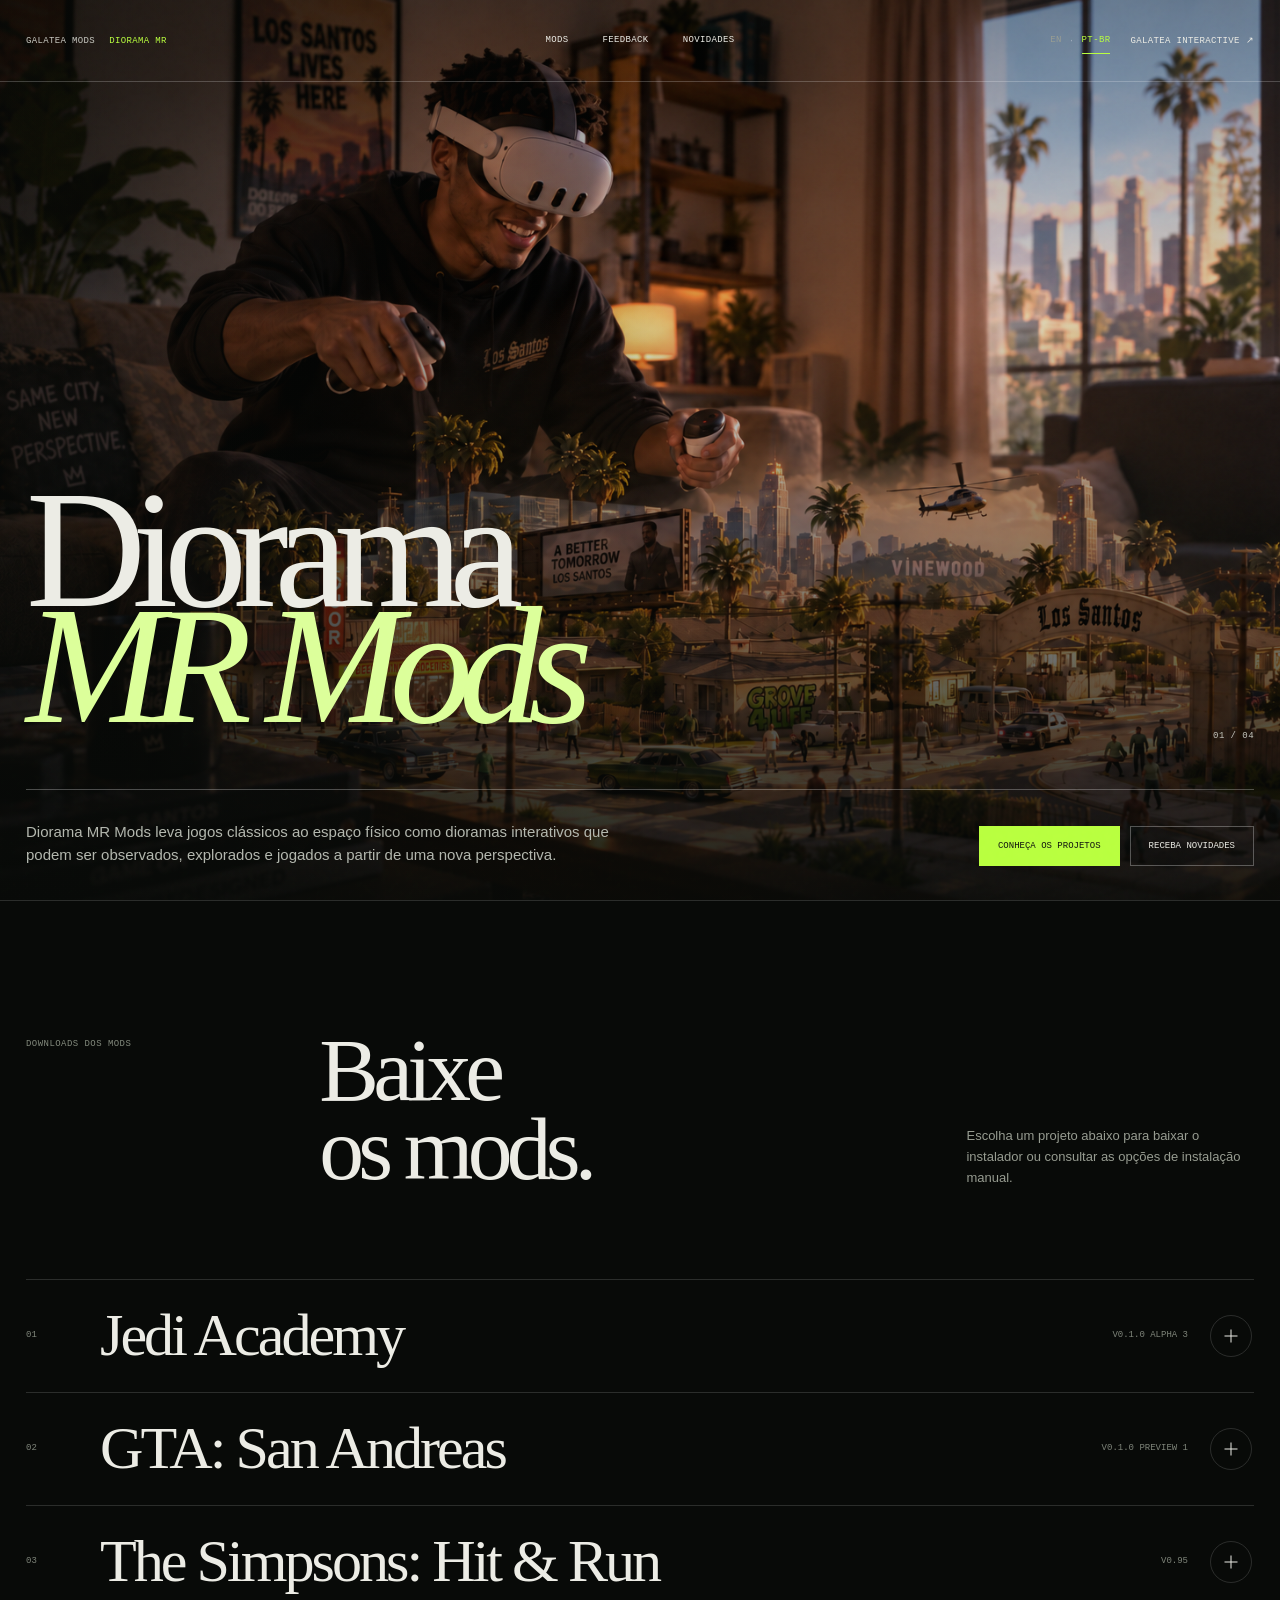
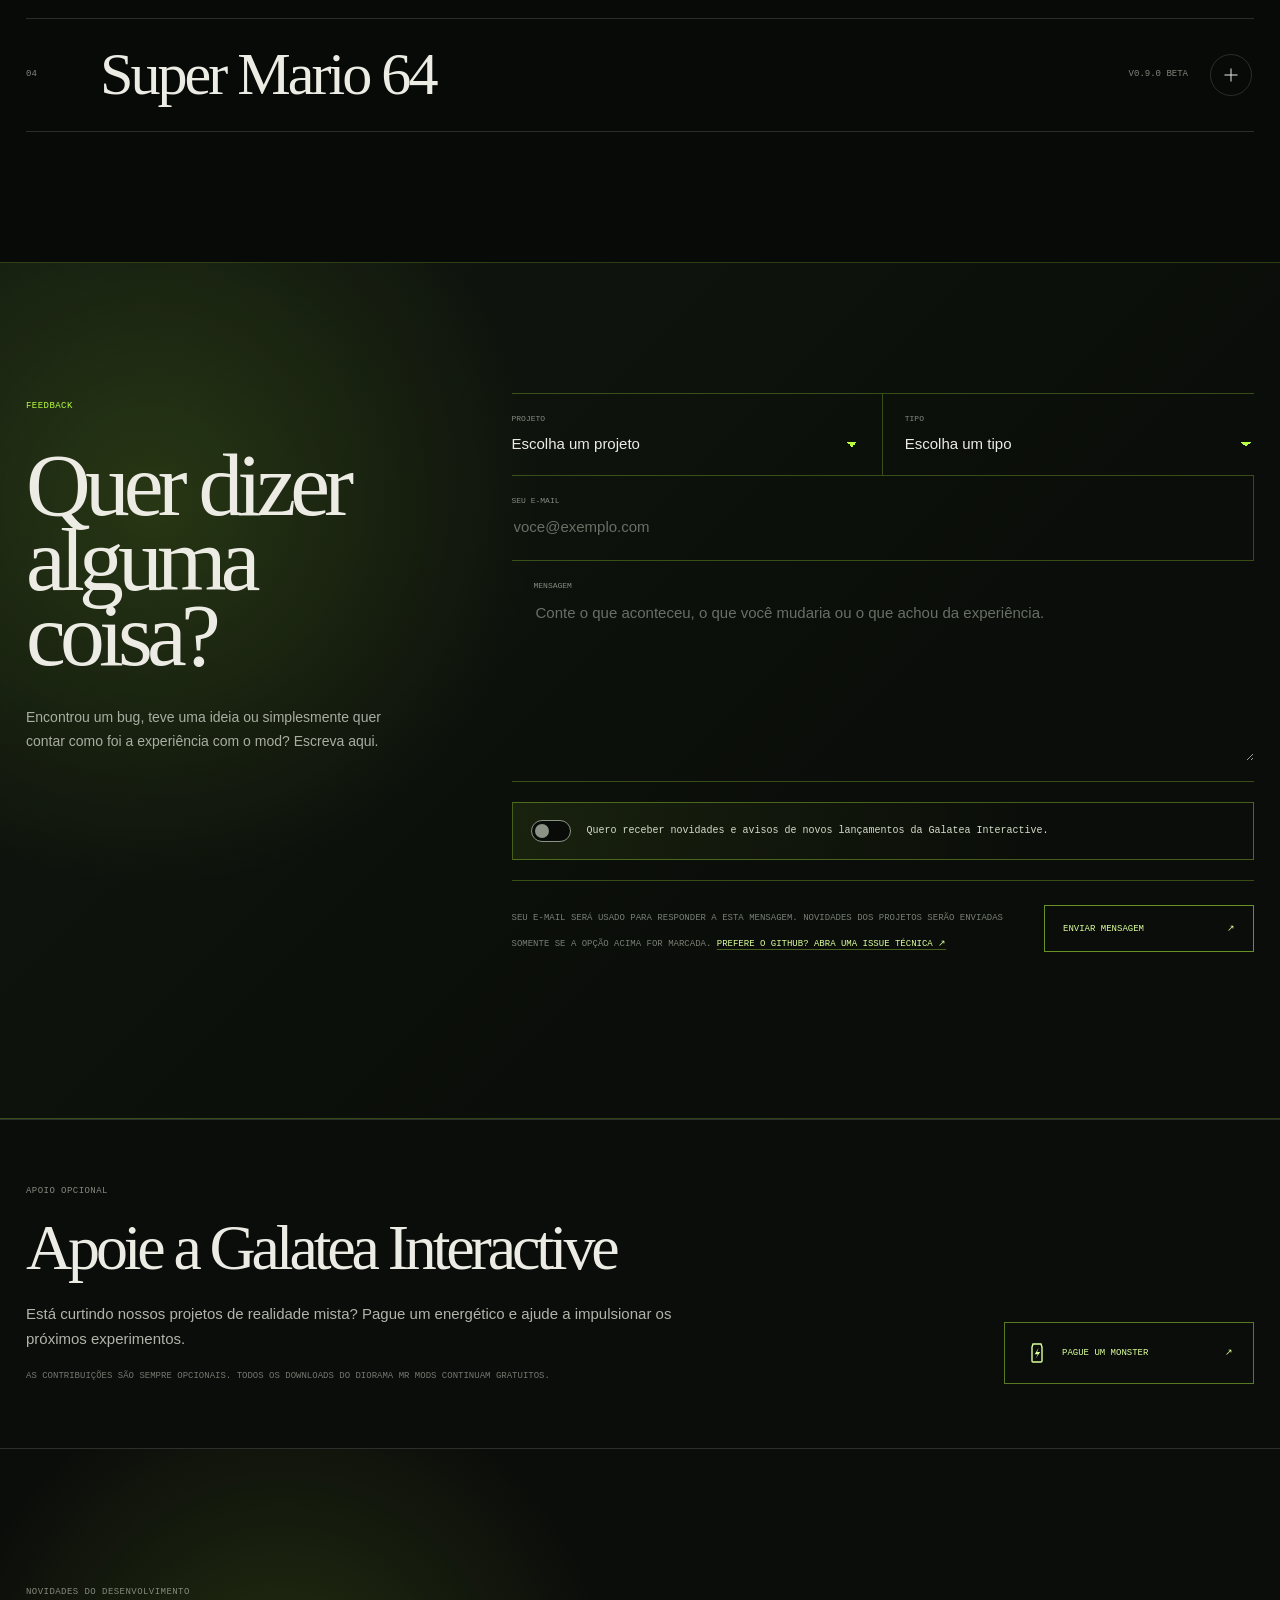
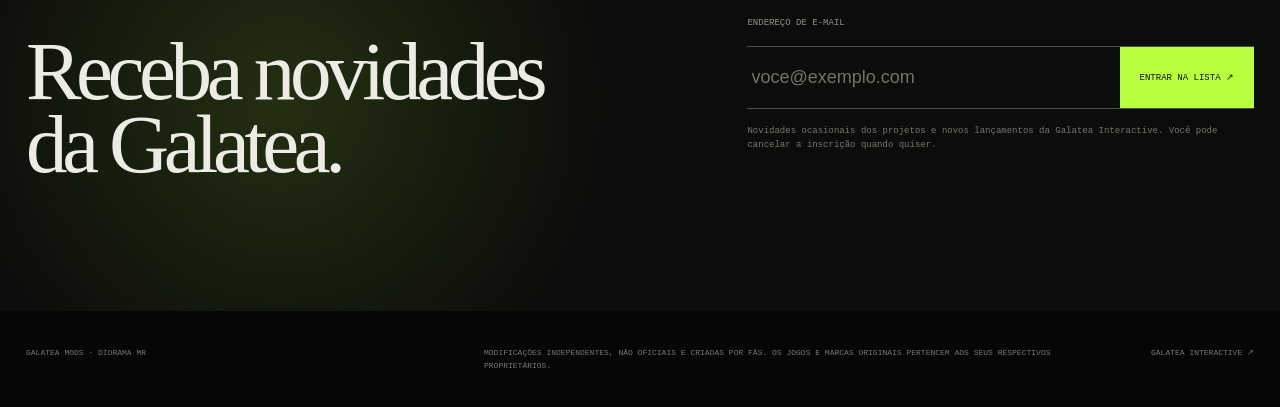
==== pt-br/index.html @ 5038c47f "Add Portuguese site version" ====
<!doctype html>
<html lang="pt-BR">
  <head>
    <meta charset="UTF-8" />
    <meta name="viewport" content="width=device-width, initial-scale=1" />
    <meta name="description" content="Diorama MR Mods transforma jogos clássicos em dioramas espaciais de realidade mista." />
    <meta name="robots" content="index, follow" />
    <title>Diorama MR Mods — Galatea Mods</title>
    <link rel="canonical" href="https://galateainteractive.github.io/diorama-mr-mods/pt-br/" />
    <link rel="alternate" hreflang="en" href="https://galateainteractive.github.io/diorama-mr-mods/" />
    <link rel="alternate" hreflang="pt-BR" href="https://galateainteractive.github.io/diorama-mr-mods/pt-br/" />
    <link rel="alternate" hreflang="x-default" href="https://galateainteractive.github.io/diorama-mr-mods/" />
    <link rel="stylesheet" href="../styles.css?v=language-switcher-1" />
  </head>
  <body>
    <div class="grain" aria-hidden="true"></div>

    <header class="site-header">
      <a class="brand" href="#top" aria-label="Página inicial do Diorama MR Mods">
        <span>Galatea Mods</span>
        <strong>Diorama MR</strong>
      </a>
      <nav aria-label="Navegação principal">
        <a href="#mods">Mods</a>
        <a href="#feedback">Feedback</a>
        <a href="#updates">Novidades</a>
      </nav>
      <div class="header-actions">
        <div class="language-switcher" aria-label="Idioma">
          <a href="../" lang="en">EN</a>
          <span aria-hidden="true">·</span>
          <a class="is-active" href="./" lang="pt-BR" aria-current="page">PT-BR</a>
        </div>
        <a class="back-link" href="https://www.instagram.com/galateainteractive/" target="_blank" rel="noopener noreferrer">Galatea Interactive ↗</a>
      </div>
    </header>

    <main>
      <section id="top" class="hero">
        <img class="hero-image" src="../assets/project-02.png" alt="Um diorama de realidade mista ocupando a mesa de uma sala" />
        <div class="hero-shade" aria-hidden="true"></div>
        <div class="hero-copy">
          <h1>Diorama<br /><em>MR Mods</em></h1>
          <div class="hero-bottom">
            <div class="hero-description">
              <p class="hero-summary">Diorama MR Mods leva jogos clássicos ao espaço físico como dioramas interativos que podem ser observados, explorados e jogados a partir de uma nova perspectiva.</p>
            </div>
            <div class="hero-actions">
              <a href="#mods">Conheça os projetos</a>
              <a href="#updates">Receba novidades</a>
            </div>
          </div>
        </div>
        <p class="hero-index">01 / 04</p>
      </section>

      <section id="mods" class="projects" aria-labelledby="projects-title">
        <header class="section-heading reveal">
          <p class="section-label">Downloads dos mods</p>
          <h2 id="projects-title">Baixe <br />os mods.</h2>
          <p>Escolha um projeto abaixo para baixar o instalador ou consultar as opções de instalação manual.</p>
        </header>

        <div class="project-list">
          <details class="project-card reveal" name="mods" data-release-prefix="jedi-academy-" data-release-name="Jedi Academy Diorama MR">
            <summary>
              <span class="project-number">01</span>
              <span class="project-title"><strong>Jedi Academy</strong></span>
              <span class="project-status">v0.1.0 alpha 3</span>
              <span class="project-toggle" aria-hidden="true"></span>
            </summary>
            <div class="project-body">
              <figure><img src="../assets/project-01.png" alt="Uma cidade de ficção científica apresentada como um diorama de realidade mista" /></figure>
              <div class="project-info">
                <div class="release-meta"><span>v0.1.0-alpha.3</span><span>Meta Quest</span><span>GPL-2.0</span></div>
                <p class="release-note">Versão alpha inicial. Os dados originais de Jedi Academy não estão incluídos.</p>
                <section class="easy-install" aria-labelledby="jedi-install-title">
                  <div><span>Recomendado</span><h4 id="jedi-install-title">Instalação fácil</h4></div>
                  <p>O instalador encontra os arquivos de Jedi Academy, verifica o conteúdo, instala o aplicativo no Quest e transfere os dados necessários do jogo.</p>
                  <a class="primary-download" data-release-asset="installer" href="https://github.com/galateainteractive/Diorama-MR-Mods-Releases/releases/download/jedi-academy-v0.1.0-alpha.3/JKXR-Diorama-MR-0.1.0-alpha.3-Installer.exe" target="_blank" rel="noopener noreferrer">Baixar instalador <span data-release-version>v0.1.0 alpha 3 ↗</span></a>
                </section>
                <p class="standalone-note"><strong>Roda nativamente no Meta Quest.</strong> Um computador com Windows e uma conexão USB são necessários apenas para a instalação.</p>
                <details class="download-options">
                  <summary>Outras opções e arquivos do projeto <span>+</span></summary>
                  <div>
                    <p>Para instalar manualmente, instale o APK com ADB ou SideQuest e transfira separadamente os arquivos do jogo obtidos legalmente.</p>
                    <div class="project-actions" aria-label="Outros downloads para Jedi Academy">
                      <a data-release-asset="apk" href="https://github.com/galateainteractive/Diorama-MR-Mods-Releases/releases/download/jedi-academy-v0.1.0-alpha.3/JKXR-Diorama-MR-0.1.0-alpha.3.apk" target="_blank" rel="noopener noreferrer">Baixar APK <span>Instalação manual ↗</span></a>
                      <a data-release-asset="source" href="https://github.com/galateainteractive/Diorama-MR-Mods-Releases/releases/download/jedi-academy-v0.1.0-alpha.3/JKXR-Diorama-MR-0.1.0-alpha.3-source.zip" target="_blank" rel="noopener noreferrer">Baixar pacote do código-fonte <span>GPL-2.0 ZIP ↗</span></a>
                      <a data-release-asset="checksum" href="https://github.com/galateainteractive/Diorama-MR-Mods-Releases/releases/download/jedi-academy-v0.1.0-alpha.3/SHA256SUMS.txt" target="_blank" rel="noopener noreferrer">Verificar download <span>Checksums SHA-256 ↗</span></a>
                      <a data-release-page href="https://github.com/galateainteractive/Diorama-MR-Mods-Releases/releases/tag/jedi-academy-v0.1.0-alpha.3" target="_blank" rel="noopener noreferrer">Detalhes da versão <span>GitHub ↗</span></a>
                    </div>
                  </div>
                </details>
              </div>
              <div class="project-details">
                <section class="features">
                  <h4>Recursos do Diorama MR</h4>
                  <ul class="feature-list"><li>Modo diorama em realidade mista para a campanha de Jedi Academy</li><li>Posição, rotação e escala ajustáveis do diorama</li><li>Poderes da Força e mira das armas adaptados à perspectiva do diorama</li><li>Alternância entre Diorama MR e o modo VR imersivo do JKXR</li></ul>
                </section>
                <section>
                  <h4>Requisitos para instalação</h4>
                  <ul><li>Meta Quest compatível com o Modo de Desenvolvedor ativado</li><li>Computador com Windows e conexão USB</li><li>Cópia de Jedi Academy para PC obtida legalmente</li><li>Autorização para depuração USB</li></ul>
                </section>
                <section class="after-installation">
                  <h4>Depois da instalação</h4>
                  <p>Abra o mod diretamente no headset. O computador não é necessário durante o jogo.</p>
                  <p class="small-note">O Windows pode exibir um aviso do SmartScreen porque o instalador não possui assinatura Authenticode. Verifique o checksum SHA-256 antes de executá-lo.</p>
                </section>
                <details class="project-more">
                  <summary>Créditos, código-fonte e aviso legal <span>+</span></summary>
                  <div>
                    <p>Desenvolvido a partir do trabalho da comunidade, incluindo <a href="https://github.com/Team-Beef-Studios/JKXR" target="_blank" rel="noopener noreferrer">JKXR</a>, <a href="https://github.com/JACoders/OpenJK" target="_blank" rel="noopener noreferrer">OpenJK</a>, <a href="https://github.com/KhronosGroup/OpenXR-SDK-Source" target="_blank" rel="noopener noreferrer">OpenXR SDK Source</a>, <a href="https://github.com/ptitSeb/gl4es" target="_blank" rel="noopener noreferrer">gl4es</a>, <a href="https://github.com/AerialX/openal-soft-android" target="_blank" rel="noopener noreferrer">OpenAL Soft Android</a>, <a href="https://github.com/martinmoene/gsl-lite" target="_blank" rel="noopener noreferrer">gsl-lite</a>, <a href="https://github.com/ioquake/ioq3" target="_blank" rel="noopener noreferrer">ioquake3</a> e <a href="https://github.com/lunixbochs/glshim" target="_blank" rel="noopener noreferrer">glshim</a>.</p>
                    <p>Modificação não oficial, de código aberto e criada por fãs. Sem afiliação ou endosso da Lucasfilm, Disney, Activision, Raven Software, Electronic Arts, Meta ou dos detentores originais dos direitos. Cada usuário deve fornecer sua própria cópia do jogo obtida legalmente.</p>
                  </div>
                </details>
                <section class="developer-note">
                  <div class="developer-note-heading"><span>Nota do desenvolvedor</span><small>Filipe Maliska · Em desenvolvimento</small></div>
                  <div class="developer-note-copy">
                    <p>Jedi Academy já roda nativamente em VR imersiva no Meta Quest por meio do JKXR da Team Beef. Este mod parte desse trabalho para acrescentar um modo diorama em realidade mista.</p>
                    <p>Embora Jedi Academy tenha mapas grandes, a estrutura de suas fases funciona surpreendentemente bem como diorama. O mapa inteiro não precisa caber na sala ao mesmo tempo. À medida que novas áreas do jogo são reveladas, elas se tornam novas partes do ambiente em miniatura, que podem ser reposicionadas e redimensionadas no espaço físico.</p>
                    <p>Fazer a perspectiva externa do diorama funcionar também exigiu mudanças nos sistemas de visibilidade e renderização do jogo, para que efeitos, portas, personagens e outros elementos continuem ativos e visíveis mesmo quando o headset está fisicamente distante do personagem.</p>
                    <p>Alguns mapas ainda podem revelar várias áreas ao mesmo tempo, fazendo com que uma parte maior do ambiente seja renderizada e provocando quedas ocasionais de desempenho. Até agora encontrei isso apenas em algumas situações específicas e continuo refinando as regras de visibilidade desses mapas.</p>
                    <p>Os poderes da Força e a mira das armas usam uma abordagem híbrida entre interação imersiva e controles tradicionais. Você aponta com a mão para selecionar posições diretamente na cena, enquanto outras ações continuam baseadas em botões. O sabre de luz, por exemplo, atualmente usa botões. Essas interações ainda são experimentais, e o feedback ajudará a decidir se devem permanecer híbridas, tornar-se totalmente baseadas em botões ou avançar em direção ao controle imersivo pelas mãos.</p>
                    <p>A campanha completa ainda não foi testada do início ao fim, portanto alguns mapas, momentos roteirizados, controles ou áreas mais pesadas podem precisar de ajustes específicos para o Diorama MR. Se encontrar um bug, uma área com desempenho ruim ou uma interação que não tenha sido adaptada corretamente, envie um relato. Vou investigar e trabalhar em uma correção ou melhoria para uma atualização futura.</p>
                    <a class="feedback-trigger" href="#feedback" data-project="Jedi Academy Diorama MR">Encontrou algo ou teve uma ideia? Envie seu feedback <span>↘</span></a>
                  </div>
                </section>
              </div>
            </div>
          </details>

          <details class="project-card reveal" name="mods" data-release-prefix="gta-sa-diorama-mr-" data-release-name="GTA San Andreas Diorama MR">
            <summary>
              <span class="project-number">02</span>
              <span class="project-title"><strong>GTA: San Andreas</strong></span>
              <span class="project-status">v0.1.0 preview 1</span>
              <span class="project-toggle" aria-hidden="true"></span>
            </summary>
            <div class="project-body">
              <figure><img src="../assets/project-02.png" alt="Uma cidade e suas ruas apresentadas como um diorama de realidade mista" /></figure>
              <div class="project-info">
                <div class="release-meta"><span>v0.1.0 preview 1</span><span>Testado no Quest 3S</span><span>Prévia pública</span></div>
                <p class="release-note">Requer uma cópia própria de GTA San Andreas para Android 2.11.311 comprada legalmente no Google Play (conjunto completo de APKs divididos ARM64) e o arquivo de áudio compatível no estilo PS2. Os dados do jogo e um APK modificado pré-compilado não estão incluídos.</p>
                <section class="easy-install" aria-labelledby="gta-install-title">
                  <div><span>Recomendado</span><h4 id="gta-install-title">Instalação fácil</h4></div>
                  <p>O instalador verifica os arquivos do jogo fornecidos, cria localmente sua versão pessoal para Quest e a instala no headset.</p>
                  <a class="primary-download" data-release-asset="installer" href="https://github.com/galateainteractive/Diorama-MR-Mods-Releases/releases/download/gta-sa-diorama-mr-v0.1.0-preview.1/GTA-SA-Diorama-MR-v0.1.0-preview.1-Installer.exe" target="_blank" rel="noopener noreferrer">Baixar instalador <span data-release-version>Preview 1 ↗</span></a>
                </section>
                <p class="standalone-note"><strong>Roda nativamente no Meta Quest.</strong> Um computador com Windows, conexão USB e acesso à internet são necessários apenas para a compilação e instalação iniciais.</p>
                <details class="download-options">
                  <summary>Outras informações de download <span>+</span></summary>
                  <div>
                    <p>Não é fornecido um APK pré-compilado porque o pacote para Quest precisa ser criado localmente a partir dos arquivos fornecidos pelo proprietário do jogo.</p>
                    <div class="project-actions" aria-label="Outros downloads para GTA San Andreas">
                      <a data-release-asset="checksum" href="https://github.com/galateainteractive/Diorama-MR-Mods-Releases/releases/download/gta-sa-diorama-mr-v0.1.0-preview.1/SHA256SUMS-v0.1.0-preview.1.txt" target="_blank" rel="noopener noreferrer">Verificar download <span>Checksums SHA-256 ↗</span></a>
                      <a data-release-page href="https://github.com/galateainteractive/Diorama-MR-Mods-Releases/releases/tag/gta-sa-diorama-mr-v0.1.0-preview.1" target="_blank" rel="noopener noreferrer">Detalhes da versão <span>GitHub ↗</span></a>
                    </div>
                  </div>
                </details>
              </div>
              <div class="project-details">
                <section class="features">
                  <h4>Recursos do Diorama MR</h4>
                  <ul class="feature-list"><li>Los Santos renderizada como uma miniatura de realidade mista em sua sala</li><li>Três modos de diorama: Track, Follow e Fixed</li><li>Posição, rotação e escala ajustáveis do diorama</li><li>Controles adaptados para combate, veículos e interações das missões</li><li>Marcadores de missão e de alvos a serem seguidos continuam visíveis além da área renderizada, ajudando na orientação pela sala</li><li>Passthrough que reage ao clima e ao horário do jogo</li><li>Alternância entre Diorama MR e o modo VR imersivo herdado do port original</li></ul>
                </section>
                <section>
                  <h4>Requisitos para instalação</h4>
                  <ul><li>Meta Quest com Modo de Desenvolvedor e depuração USB ativados; o Quest 3S é o modelo testado atualmente</li><li>Computador com Windows 10 ou 11 e aproximadamente 15 GB livres</li><li>Aproximadamente 6 GB livres no headset</li><li>Conjunto oficial completo de APKs divididos ARM64 do GTA San Andreas 2.11.311 do Google Play</li><li>Arquivo de áudio compatível no estilo PS2 do “Original plan mod pack”, datado de 16 de agosto de 2026</li><li>Celular ou tablet Android com o jogo oficial, ou um conjunto completo de APKs previamente exportado</li><li>Acesso à internet para o download inicial das ferramentas de compilação</li></ul>
                </section>
                <section class="after-installation">
                  <h4>Depois da instalação</h4>
                  <p>Abra a versão pessoal diretamente no headset. O computador não é necessário durante o jogo.</p>
                  <p class="small-note">O instalador ainda não possui assinatura de código, portanto o Windows pode exibir um aviso de editor desconhecido. Confira o arquivo baixado com o checksum SHA-256 publicado.</p>
                </section>
                <details class="project-more">
                  <summary>Compatibilidade, perguntas frequentes e aviso legal <span>+</span></summary>
                  <div>
                    <h4>Observação importante de compatibilidade</h4>
                    <p>O jogo deve ser a versão oficial ARM64 2.11.311 do Google Play (versionCode 4234641). APKs modificados, mesclados, reassinados ou baixados de terceiros são rejeitados. Um único APK base não é suficiente; mantenha <code>base.apk</code> junto de todos os <code>split_*.apk</code> exportados, incluindo as divisões ARM64 e de dados principais.</p>
                    <p>Para o áudio, use <code>gta-sa-ps2-style-mod-pack_1786856007_737162.7z</code> do “Original plan mod pack”, datado de 16 de agosto de 2026. CLASSIC ADVANCED v1.0 e v1.1 não são compatíveis.</p>
                    <h4>Por que não há download de APK?</h4>
                    <p>Um APK modificado pré-compilado redistribuiria código e recursos da Rockstar. O instalador contém apenas a adaptação e o processo de compilação, criando localmente um pacote pessoal a partir dos arquivos fornecidos pelo proprietário do jogo.</p>
                    <h4>Aviso legal e segurança</h4>
                    <p>Modificação não oficial criada por fãs. Sem afiliação, endosso ou patrocínio da Rockstar Games, Take-Two Interactive ou Meta. Grand Theft Auto, Grand Theft Auto: San Andreas e nomes e recursos relacionados pertencem aos seus respectivos proprietários.</p>
                    <p>O instalador não contém dados da Rockstar, o pacote externo de áudio, saves, configurações pessoais ou chaves de assinatura. Mantenha a sala livre de obstáculos e use os recursos de segurança da plataforma adequados ao ambiente.</p>
                  </div>
                </details>
                <section class="developer-note">
                  <div class="developer-note-heading"><span>Nota do desenvolvedor</span><small>Filipe Maliska · Prévia pública</small></div>
                  <div class="developer-note-copy">
                    <p>Transformar um mundo aberto como GTA San Andreas em um diorama cria um desafio diferente de trabalhar com fases autocontidas. O jogo precisa renderizar uma parte suficiente de Los Santos para que suas ruas e o formato da cidade sejam legíveis à distância, mantendo ao mesmo tempo uma área visível pequena o bastante para rodar de forma confiável no headset.</p>
                    <p>Testei diferentes alcances de visibilidade e optei por uma área renderizada centrada no jogador que, para mim, oferece um bom equilíbrio entre desempenho e a sensação de observar uma miniatura real. Isso não é necessariamente definitivo. Dependendo de futuras otimizações e do feedback dos jogadores, poderei acrescentar outras opções de tamanho e extensão da área visível.</p>
                    <p>Já foi feito um trabalho considerável para que o sistema de visibilidade entenda o que deve permanecer visível, mas ainda existem algumas falhas. Certas superfícies grandes, como uma área contínua de gramado, podem ser tratadas como uma única peça. Em algumas situações, elas desaparecem mesmo quando parte da superfície está dentro do raio visível, deixando áreas transparentes no diorama.</p>
                    <p>Os prédios apresentam um desafio relacionado. Gostaria que estruturas que cruzam a borda do raio visível permanecessem completas, em vez de serem cortadas ao meio. Porém, alguns prédios estão conectados a outras geometrias, então renderizar toda a estrutura pode revelar muito mais do que o desejado ou afetar o desempenho. Pretendo continuar refinando essas regras para tornar a borda da área visível mais natural e consistente.</p>
                    <p>Também experimentei um sistema maior, com uma região renderizada ao redor do jogador, outra ao redor do observador físico e um caminho visível contínuo conectando as duas. O resultado foi instável demais em termos de desempenho, por isso a versão atual usa somente a região centrada no jogador. A ideia não foi completamente descartada e pode retornar de outra forma.</p>
                    <p>Objetivos de missão e personagens que precisam ser seguidos podem estar além da área renderizada. Seus marcadores permanecem visíveis na direção correta fora da miniatura, transformando a sala física em uma referência de navegação. Mesmo quando o destino ainda não está visível, é possível olhar pela sala e entender para onde seguir sem renderizar a cidade inteira.</p>
                    <p>Os três modos de diorama mudam o comportamento da miniatura na sala, e não sua perspectiva visual. <strong>Track</strong> funciona como uma esteira: o personagem permanece próximo ao centro enquanto o cenário se move por baixo, sendo especialmente prático para jogar sentado ou com o diorama posicionado sobre uma mesa. <strong>Follow</strong> usa uma abordagem semelhante, mas mantém uma visão atrás do personagem ou veículo. Isso pode facilitar o acompanhamento do jogo, embora o movimento visual adicional possa ser menos confortável para pessoas sensíveis a movimento.</p>
                    <p><strong>Fixed</strong> é o modo que considero mais interessante quando há espaço físico suficiente. O diorama permanece posicionado na sala enquanto Los Santos é revelada gradualmente conforme o personagem ou veículo percorre a cidade. A sensação se aproxima mais de ter uma miniatura física de Los Santos ocupando o ambiente.</p>
                    <p>Independentemente do modo, minha preferência pessoal é manter o diorama o mais distante e pequeno possível. Interessa-me especialmente a sensação de observar uma cidade em miniatura, em vez de estar dentro do mundo do jogo.</p>
                    <p>Adaptar os controles é outro desafio contínuo, pois GTA San Andreas possui muitas mecânicas, veículos e interações específicas de missões. Atualmente, a mira é controlada pelo analógico. Estou considerando acrescentar um modo opcional de mira imersiva, semelhante à abordagem híbrida usada em Jedi Academy, permitindo apontar fisicamente a arma sem eliminar os controles tradicionais.</p>
                    <p>A instalação é mais trabalhosa do que nos outros mods porque o jogo original para Android precisa ser exportado como um conjunto completo de APKs divididos. É importante seguir cada etapa com atenção, incluindo a instalação do aplicativo de extração necessário no celular ou tablet. Depois que os arquivos corretos do jogo e o pacote de áudio compatível estiverem preparados, o instalador cuida do restante do processo.</p>
                    <p>GTA San Andreas é um jogo muito grande, e a campanha completa ainda não foi testada do início ao fim. Se encontrar um bug, uma área com desempenho ruim ou um controle, missão ou interação que não tenha sido adaptado corretamente, envie um relato. Vou investigar e trabalhar em uma correção ou melhoria para uma atualização futura.</p>
                    <a class="feedback-trigger" href="#feedback" data-project="GTA San Andreas Diorama MR">Encontrou algo ou teve uma ideia? Envie seu feedback <span>↘</span></a>
                  </div>
                </section>
              </div>
            </div>
          </details>

          <details class="project-card reveal" name="mods" data-release-prefix="simpsons-hit-and-run-" data-release-name="The Simpsons: Hit &amp; Run Diorama MR">
            <summary>
              <span class="project-number">03</span>
              <span class="project-title"><strong>The Simpsons: Hit &amp; Run</strong></span>
              <span class="project-status">v0.95</span>
              <span class="project-toggle" aria-hidden="true"></span>
            </summary>
            <div class="project-body">
              <figure><img src="../assets/project-03.png" alt="Springfield apresentada como um diorama de realidade mista" /></figure>
              <div class="project-info">
                <div class="release-meta"><span>v0.95</span><span>Meta Quest 3</span><span>Mod não oficial</span></div>
                <p class="release-note">É necessária uma cópia para PC de The Simpsons: Hit &amp; Run obtida legalmente. Os dados originais do jogo não estão incluídos.</p>
                <section class="easy-install" aria-labelledby="simpsons-install-title">
                  <div><span>Recomendado</span><h4 id="simpsons-install-title">Instalação fácil</h4></div>
                  <p>O instalador encontra a pasta original do jogo, verifica os arquivos, instala o aplicativo no Quest e transfere os dados necessários.</p>
                  <a class="primary-download" data-release-asset="installer" href="https://github.com/galateainteractive/Diorama-MR-Mods-Releases/releases/download/simpsons-hit-and-run-v0.95/SimpsonsHitRun-DioramaMR-Installer-v0.95.exe" target="_blank" rel="noopener noreferrer">Baixar instalador <span data-release-version>v0.95 ↗</span></a>
                </section>
                <p class="standalone-note"><strong>Roda nativamente no Meta Quest.</strong> Um computador com Windows e uma conexão USB são necessários apenas para a instalação.</p>
                <details class="download-options">
                  <summary>Outras opções de instalação <span>+</span></summary>
                  <div>
                    <p>Para instalar manualmente, instale o APK com ADB ou SideQuest e transfira separadamente os arquivos do jogo obtidos legalmente.</p>
                    <div class="project-actions" aria-label="Outros downloads para The Simpsons Hit and Run">
                      <a data-release-asset="apk" href="https://github.com/galateainteractive/Diorama-MR-Mods-Releases/releases/download/simpsons-hit-and-run-v0.95/SimpsonsHitRun-DioramaMR-v0.95.apk" target="_blank" rel="noopener noreferrer">Baixar APK <span>Instalação manual ↗</span></a>
                      <a data-release-asset="checksum" href="https://github.com/galateainteractive/Diorama-MR-Mods-Releases/releases/download/simpsons-hit-and-run-v0.95/SHA256SUMS-v0.95.txt" target="_blank" rel="noopener noreferrer">Verificar download <span>Checksums SHA-256 ↗</span></a>
                      <a data-release-page href="https://github.com/galateainteractive/Diorama-MR-Mods-Releases/releases/tag/simpsons-hit-and-run-v0.95" target="_blank" rel="noopener noreferrer">Detalhes da versão <span>GitHub ↗</span></a>
                    </div>
                  </div>
                </details>
              </div>
              <div class="project-details">
                <section class="features">
                  <h4>Recursos do Diorama MR</h4>
                  <ul class="feature-list"><li>Springfield renderizada como uma miniatura de realidade mista em passthrough, com as conhecidas nuvens de Os Simpsons flutuando em sua sala</li><li>Dois modos de diorama: Treadmill e Fixed</li><li>Dois tamanhos para a área central totalmente renderizada</li><li>Visualização estendida opcional mostrando ruas e terreno ao redor</li><li>Posição, rotação e escala ajustáveis do diorama</li><li>Áudio espacial alinhado ao diorama, preservando direção e distância</li><li>Interiores, HUD e informações das missões adaptados à perspectiva do diorama</li><li>Alternância entre Diorama MR e o modo VR imersivo herdado do port original</li></ul>
                </section>
                <section>
                  <h4>Requisitos para instalação</h4>
                  <ul><li>Meta Quest 3 com o Modo de Desenvolvedor ativado</li><li>Computador com Windows e conexão USB para dados</li><li>Cópia não modificada de Hit &amp; Run para PC obtida legalmente</li><li>Autorização para depuração USB e espaço de armazenamento livre</li></ul>
                </section>
                <section class="after-installation">
                  <h4>Depois da instalação</h4>
                  <p>Abra o mod em Fontes Desconhecidas no headset. O computador não é necessário durante o jogo.</p>
                  <p class="small-note">Algumas missões, efeitos, interiores e áreas mais pesadas ainda podem precisar de ajustes específicos para o Diorama MR.</p>
                </section>
                <details class="project-more">
                  <summary>Créditos e aviso legal <span>+</span></summary>
                  <div>
                    <p>Desenvolvido a partir do trabalho da comunidade realizado por <a href="https://github.com/kote2345/The-Simpsons-Hit-and-Run-VR" target="_blank" rel="noopener noreferrer">kote2345</a>, <a href="https://github.com/Carlox33/The-Simpsons-Hit-and-Run-Android" target="_blank" rel="noopener noreferrer">Carlox33</a>, <a href="https://github.com/ZenoArrows/The-Simpsons-Hit-and-Run" target="_blank" rel="noopener noreferrer">ZenoArrows</a> e <a href="https://github.com/Svxy/The-Simpsons-Hit-and-Run" target="_blank" rel="noopener noreferrer">Svxy</a>.</p>
                    <p>Adaptação não oficial criada por fãs. Sem afiliação com a Radical Entertainment, os editores originais, a Meta, os detentores dos direitos de Os Simpsons ou os autores dos ports anteriores. Não redistribua recursos originais protegidos por direitos autorais.</p>
                  </div>
                </details>
                <section class="developer-note">
                  <div class="developer-note-heading"><span>Nota do desenvolvedor</span><small>Filipe Maliska · Em desenvolvimento</small></div>
                  <div class="developer-note-copy">
                    <p>Assim como GTA San Andreas, The Simpsons: Hit &amp; Run acontece em um mundo aberto. Springfield não é tão grande quanto Los Santos, mas adaptá-la como diorama cria muitos dos mesmos desafios de visibilidade e desempenho.</p>
                    <p>Neste mod, decidi oferecer diferentes maneiras de exibir a cidade, em vez de depender de uma única configuração de visibilidade. A área central contém o ambiente totalmente renderizado e colorido ao redor do personagem. É possível escolher entre dois tamanhos, alternando conforme a cena, a visualização desejada e o desempenho do headset.</p>
                    <p>Também existe uma visualização estendida opcional do mapa. Quando ativada, uma área maior ao redor permanece visível de forma simplificada e cinza, mostrando terreno e ruas sem renderizar completamente todos os objetos. Assim, é possível ver para onde uma rua continua ou faz uma curva e compreender melhor o formato de Springfield sem o custo de desempenho de exibir o ambiente completo.</p>
                    <p>Essa visualização estendida é opcional. Ela pode ser desativada para usar somente a área totalmente renderizada, ou combinada com qualquer um dos tamanhos disponíveis. Ainda estou refinando o equilíbrio entre visibilidade e desempenho, mas as opções atuais permitem alterar a apresentação conforme o que funciona melhor em cada momento.</p>
                    <p>No modo Treadmill, o personagem permanece próximo ao centro enquanto Springfield se move por baixo. Isso funciona especialmente bem com o diorama posicionado sobre uma mesa e torna prático jogar sentado ou sem usar muito espaço físico.</p>
                    <p>O modo Fixed mantém o diorama ancorado na sala enquanto o personagem percorre a cidade. Com espaço suficiente, ele cria uma impressão mais forte de que Springfield existe como uma grande miniatura física ao redor do jogador.</p>
                    <p>O áudio também foi adaptado à perspectiva do diorama. Os sons permanecem ligados às suas posições dentro da miniatura, preservando direção e distância. Um veículo passando pelo lado esquerdo do diorama, por exemplo, é ouvido à esquerda, enquanto os sons ficam mais distantes conforme o personagem se afasta.</p>
                    <p>A campanha foi testada até a parte do Bart, mas ainda não completei o jogo inteiro no Diorama MR. Missões posteriores podem conter mecânicas, interiores ou interações que ainda precisem de adaptação específica. Se encontrar um bug, uma área com desempenho ruim ou uma missão ou controle que não funcione corretamente, envie um relato. Vou investigar e trabalhar em uma correção ou melhoria para uma atualização futura.</p>
                    <a class="feedback-trigger" href="#feedback" data-project="The Simpsons: Hit &amp; Run Diorama MR">Encontrou algo ou teve uma ideia? Envie seu feedback <span>↘</span></a>
                  </div>
                </section>
              </div>
            </div>
          </details>

          <details class="project-card reveal" name="mods" data-release-prefix="super-mario-64-" data-release-name="Super Mario 64 Diorama MR">
            <summary>
              <span class="project-number">04</span>
              <span class="project-title"><strong>Super Mario 64</strong></span>
              <span class="project-status">v0.9.0 beta</span>
              <span class="project-toggle" aria-hidden="true"></span>
            </summary>
            <div class="project-body">
              <figure><img src="../assets/project-04.png" alt="Uma mansão assombrada apresentada como um diorama de realidade mista" /></figure>
              <div class="project-info">
                <div class="release-meta"><span>v0.9.0 beta</span><span>Meta Quest 3</span><span>Standalone</span></div>
                <p class="release-note">O instalador e o APK não contêm ROM nem recursos proprietários da Nintendo.</p>
                <section class="easy-install" aria-labelledby="mario-install-title">
                  <div><span>Recomendado</span><h4 id="mario-install-title">Instalação fácil</h4></div>
                  <p>O instalador verifica sua ROM compatível, instala o aplicativo no Quest e copia a ROM para o local correto.</p>
                  <a class="primary-download" data-release-asset="installer" href="https://github.com/galateainteractive/Diorama-MR-Mods-Releases/releases/download/super-mario-64-v0.9.0/SM64-Diorama-MR-v0.9.0-Installer.exe" target="_blank" rel="noopener noreferrer">Baixar instalador <span data-release-version>v0.9.0 beta ↗</span></a>
                </section>
                <p class="standalone-note"><strong>Roda nativamente no Meta Quest.</strong> Um computador com Windows e uma conexão USB são necessários apenas para a instalação.</p>
                <details class="download-options">
                  <summary>Outras opções e arquivos do projeto <span>+</span></summary>
                  <div>
                    <p>Para instalar manualmente, instale o APK com ADB ou SideQuest e copie separadamente para o Quest sua ROM compatível obtida legalmente.</p>
                    <div class="project-actions" aria-label="Outros downloads para Super Mario 64">
                      <a data-release-asset="apk" href="https://github.com/galateainteractive/Diorama-MR-Mods-Releases/releases/download/super-mario-64-v0.9.0/SM64-Diorama-MR-v0.9.0.apk" target="_blank" rel="noopener noreferrer">Baixar APK <span>Instalação manual ↗</span></a>
                      <a href="https://github.com/galateainteractive/sm64coopdx-diorama-mr" target="_blank" rel="noopener noreferrer">Ver projeto no GitHub <span>Código-fonte e documentação ↗</span></a>
                      <a data-release-asset="checksum" href="https://github.com/galateainteractive/Diorama-MR-Mods-Releases/releases/download/super-mario-64-v0.9.0/SHA256SUMS-v0.9.0.txt" target="_blank" rel="noopener noreferrer">Verificar download <span>Checksums SHA-256 ↗</span></a>
                      <a data-release-page href="https://github.com/galateainteractive/Diorama-MR-Mods-Releases/releases/tag/super-mario-64-v0.9.0" target="_blank" rel="noopener noreferrer">Detalhes da versão <span>GitHub ↗</span></a>
                    </div>
                  </div>
                </details>
              </div>
              <div class="project-details">
                <section class="features">
                  <h4>Recursos do Diorama MR</h4>
                  <ul class="feature-list"><li>Super Mario 64 renderizado como uma miniatura de realidade mista em sua sala</li><li>Posição, rotação e escala ajustáveis do diorama</li><li>Observação em escala de sala independente da câmera original do jogo</li><li>Movimento adaptado à perspectiva do diorama</li><li>Áudio espacial alinhado à miniatura</li><li>Efeitos de cor no passthrough que reagem à jogabilidade e às fases</li><li>Cooperativo do SM64 Co-Op DX disponível no Diorama MR</li><li>Alternância entre Diorama MR e outros modos de visualização do port VR original</li></ul>
                </section>
                <section>
                  <h4>Requisitos para instalação</h4>
                  <ul><li>Meta Quest 3 com o Modo de Desenvolvedor ativado</li><li>Computador com Windows e conexão USB para o instalador</li><li>ROM americana .z64 de Super Mario 64, não modificada e obtida legalmente</li><li>Autorização para depuração USB</li></ul>
                </section>
                <section class="after-installation">
                  <h4>Depois da instalação</h4>
                  <p>Abra o mod diretamente no headset. O computador não é necessário durante o jogo.</p>
                  <p class="small-note">O Windows pode exibir um aviso de Editor Desconhecido porque o instalador não possui assinatura Authenticode. Continue somente com um arquivo baixado desta página e conferido com o checksum publicado.</p>
                </section>
                <details class="project-more">
                  <summary>Créditos e aviso legal <span>+</span></summary>
                  <div>
                    <p>Desenvolvido a partir do <a href="https://github.com/fulldivegames/sm64coopdx-VR-Standalone-Physics-based" target="_blank" rel="noopener noreferrer">port VR do SM64 Co-Op DX criado pela fulldivegames</a>, do SM64 Co-Op DX, sm64ex-coop, sm64ex, sm64-port e da comunidade de decompilação de Super Mario 64. Consulte o <a href="https://github.com/galateainteractive/sm64coopdx-diorama-mr" target="_blank" rel="noopener noreferrer">repositório do projeto</a> para acessar o código-fonte e a linhagem completa.</p>
                    <p>Projeto não oficial, não comercial e criado por fãs. Sem afiliação com a Nintendo, Meta ou projetos anteriores. Cada usuário deve fornecer sua própria cópia compatível do jogo, obtida legalmente.</p>
                  </div>
                </details>
                <section class="developer-note">
                  <div class="developer-note-heading"><span>Nota do desenvolvedor</span><small>Filipe Maliska · Em desenvolvimento</small></div>
                  <div class="developer-note-copy">
                    <p>Super Mario 64 funciona especialmente bem como diorama porque a maioria de suas fases já foi projetada como espaços autocontidos. Ao contrário dos mundos abertos de GTA San Andreas e The Simpsons: Hit &amp; Run, muitas fases de Mario podem ser renderizadas por inteiro e redimensionadas para caber confortavelmente em uma sala.</p>
                    <p>Isso permite observar a estrutura de uma fase completa como miniatura enquanto se joga o jogo original. O diorama pode ser reposicionado, girado e redimensionado, e o jogador pode observá-lo fisicamente por diferentes ângulos sem ficar limitado à câmera original.</p>
                    <p>O movimento foi adaptado para permanecer intuitivo na perspectiva do diorama, enquanto o áudio espacial preserva a posição de Mario e dos outros sons dentro da miniatura.</p>
                    <p>Os efeitos de cor no passthrough permitem que a sala física reaja aos acontecimentos do jogo. A cor muda quando Mario coleta uma estrela ou sofre dano, e algumas fases influenciam a sala de acordo com seu ambiente — por exemplo, áreas de lava introduzem um tom vermelho.</p>
                    <p>Esses efeitos ainda estão abertos à experimentação. Novos eventos e cores específicas de fases podem ser acrescentados, os atuais podem ser ajustados ou removidos, e estou considerando tornar o sistema opcional para quem prefere manter o passthrough sem alterações. Na versão atual, os efeitos de cor permanecem sempre ativados.</p>
                    <p>Diorama MR parte do port VR nativo para Meta Quest desenvolvido pela fulldivegames, que por sua vez se baseia no SM64 Co-Op DX. Outros modos de visualização desse port continuam disponíveis junto ao Diorama MR. O sistema cooperativo herdado do SM64 Co-Op DX também funciona bem no modo diorama.</p>
                    <p>O cheat de seleção de fases disponível em versões anteriores do SM64 Co-Op DX VR permite visitar diretamente diferentes fases. Além de ser útil para quem deseja explorar o jogo livremente, ele também possibilitou testar uma grande parte do jogo sem completar toda a campanha em sequência.</p>
                    <p>Uma pequena limitação visual pode aparecer em fases que contêm salas separadas. A partir da perspectiva externa do diorama, alguns objetos pertencentes a salas que não estão sendo renderizadas podem continuar visíveis.</p>
                    <p>Isso não me incomoda muito durante o jogo normal, e já removi a maior parte desses objetos fora das salas. Alguns casos isolados ainda permanecem, especialmente nos interiores do castelo. Continuarei observando o quanto são perceptíveis na prática e usarei o feedback dos jogadores para decidir se o sistema precisa de mais refinamento.</p>
                    <p>A maioria das fases e situações que testei está funcionando bem, e o jogo parece poder ser jogado do início ao fim no Diorama MR. No entanto, ainda não completei uma partida integral nesta versão. Se encontrar um bug, uma fase exibida incorretamente, um objeto inesperado ou um controle ou interação que não funcione como deveria, envie um relato. Vou investigar e trabalhar em uma correção ou melhoria para uma atualização futura.</p>
                    <a class="feedback-trigger" href="#feedback" data-project="Super Mario 64 Diorama MR">Encontrou algo ou teve uma ideia? Envie seu feedback <span>↘</span></a>
                  </div>
                </section>
              </div>
            </div>
          </details>
        </div>
      </section>

      <section id="feedback" class="feedback reveal" aria-labelledby="feedback-title">
        <div class="feedback-intro">
          <p class="section-label">Feedback</p>
          <h2 id="feedback-title">Quer dizer<br />alguma coisa?</h2>
          <p>Encontrou um bug, teve uma ideia ou simplesmente quer contar como foi a experiência com o mod? Escreva aqui.</p>
        </div>
        <form id="feedback-form" data-endpoint="https://formspree.io/f/xppdawpp" novalidate>
          <input type="hidden" name="source" value="Diorama MR Mods website" />
          <div class="feedback-fields">
            <label>
              <span>Projeto</span>
              <select id="feedback-project" name="project" required>
                <option value="">Escolha um projeto</option>
                <option>Jedi Academy Diorama MR</option>
                <option>GTA San Andreas Diorama MR</option>
                <option>The Simpsons: Hit &amp; Run Diorama MR</option>
                <option>Super Mario 64 Diorama MR</option>
                <option value="General / website">Geral / site</option>
              </select>
            </label>
            <label>
              <span>Tipo</span>
              <select name="message_type" required>
                <option value="">Escolha um tipo</option>
                <option value="Bug report">Relato de bug</option>
                <option value="Suggestion">Sugestão</option>
                <option value="Question">Pergunta</option>
                <option value="Just sharing feedback">Apenas compartilhando uma opinião</option>
              </select>
            </label>
            <label class="feedback-email">
              <span>Seu e-mail</span>
              <input name="email" type="email" autocomplete="email" placeholder="voce@exemplo.com" required />
            </label>
            <label class="feedback-message">
              <span>Mensagem</span>
              <textarea name="message" rows="7" placeholder="Conte o que aconteceu, o que você mudaria ou o que achou da experiência." required></textarea>
            </label>
          </div>
          <label class="feedback-consent">
            <input id="feedback-updates" name="release_updates" type="checkbox" value="yes" />
            <span>Quero receber novidades e avisos de novos lançamentos da Galatea Interactive.</span>
          </label>
          <div class="feedback-submit-row">
            <p>Seu e-mail será usado para responder a esta mensagem. Novidades dos projetos serão enviadas somente se a opção acima for marcada. <a href="https://github.com/galateainteractive/Diorama-MR-Mods-Releases/issues/new" target="_blank" rel="noopener noreferrer">Prefere o GitHub? Abra uma issue técnica ↗</a></p>
            <button type="submit">Enviar mensagem <span>↗</span></button>
          </div>
          <p id="feedback-status" class="form-status" role="status" aria-live="polite"></p>
          <div id="post-send-updates" class="post-send-updates" hidden>
            <p><strong>Mensagem enviada.</strong> Quer receber novidades ocasionais e avisos de novos lançamentos da Galatea Interactive?</p>
            <div>
              <button id="post-send-yes" type="button">Sim, quero receber</button>
              <button id="post-send-no" type="button">Agora não</button>
            </div>
          </div>
          <input class="feedback-honeypot" type="text" name="_gotcha" tabindex="-1" autocomplete="off" aria-hidden="true" />
        </form>
      </section>

      <section class="support reveal" aria-labelledby="support-title">
        <div class="support-copy">
          <p class="section-label">Apoio opcional</p>
          <h2 id="support-title">Apoie a Galatea Interactive</h2>
          <p class="support-description">Está curtindo nossos projetos de realidade mista? Pague um energético e ajude a impulsionar os próximos experimentos.</p>
          <p class="support-note">As contribuições são sempre opcionais. Todos os downloads do Diorama MR Mods continuam gratuitos.</p>
        </div>
        <a class="support-link" href="https://ko-fi.com/galateainteractive" target="_blank" rel="noopener noreferrer">
          <svg viewBox="0 0 24 24" aria-hidden="true">
            <path d="M8 3h8l1 3v14a1 1 0 0 1-1 1H8a1 1 0 0 1-1-1V6l1-3Z" />
            <path class="energy-bolt" d="m13.7 6.8-4 6.4h3.1l-2.1 4.2 4.5-6.5h-3.1l1.6-4.1Z" />
          </svg>
          <span>Pague um Monster</span>
          <span aria-hidden="true">↗</span>
        </a>
      </section>

      <section id="updates" class="updates reveal">
        <div>
          <p class="section-label">Novidades do desenvolvimento</p>
          <h2>Receba novidades <br />da Galatea.</h2>
        </div>
        <form id="updates-form" data-endpoint="https://formspree.io/f/xrpqzbpa" novalidate>
          <input type="hidden" name="source" value="Diorama MR Mods updates form" />
          <label for="email">Endereço de e-mail</label>
          <div class="email-row">
            <input id="email" name="email" type="email" autocomplete="email" placeholder="voce@exemplo.com" required />
            <button type="submit">Entrar na lista ↗</button>
          </div>
          <p class="form-note">Novidades ocasionais dos projetos e novos lançamentos da Galatea Interactive. Você pode cancelar a inscrição quando quiser.</p>
          <p id="form-status" class="form-status" role="status" aria-live="polite"></p>
          <input class="feedback-honeypot" type="text" name="_gotcha" tabindex="-1" autocomplete="off" aria-hidden="true" />
        </form>
      </section>

    </main>

    <footer>
      <span>Galatea Mods · Diorama MR</span>
      <p>Modificações independentes, não oficiais e criadas por fãs. Os jogos e marcas originais pertencem aos seus respectivos proprietários.</p>
      <a href="https://www.instagram.com/galateainteractive/" target="_blank" rel="noopener noreferrer">Galatea Interactive ↗</a>
    </footer>

    <script src="../script.js?v=languages-1"></script>
  </body>
</html>
---- styles.css ----
*{box-sizing:border-box}
:root{
  --ink:#080a08;
  --panel:#10130f;
  --paper:#ecece5;
  --muted:#979c91;
  --line:#ffffff24;
  --acid:#b9ff3f;
  --acid-soft:#dcff9a;
}
html{scroll-behavior:smooth}
body{
  margin:0;
  color:var(--paper);
  background:var(--ink);
  font-family:Arial,Helvetica,sans-serif;
  overflow-x:hidden;
}
a{color:inherit;text-decoration:none}
img{display:block;max-width:100%}
.grain{
  position:fixed;
  z-index:100;
  inset:0;
  pointer-events:none;
  opacity:.18;
  mix-blend-mode:soft-light;
  background-image:url("data:image/svg+xml,%3Csvg viewBox='0 0 180 180' xmlns='http://www.w3.org/2000/svg'%3E%3Cfilter id='n'%3E%3CfeTurbulence type='fractalNoise' baseFrequency='.82' numOctaves='4' stitchTiles='stitch'/%3E%3C/filter%3E%3Crect width='100%25' height='100%25' filter='url(%23n)' opacity='.28'/%3E%3C/svg%3E");
}
.site-header{
  position:absolute;
  z-index:20;
  top:0;
  right:0;
  left:0;
  display:grid;
  grid-template-columns:1fr auto 1fr;
  min-height:82px;
  align-items:center;
  padding:0 26px;
  border-bottom:1px solid #ffffff35;
  font:9px Consolas,monospace;
  letter-spacing:.04em;
  text-transform:uppercase;
}
.brand{display:flex;align-items:baseline;gap:14px}
.brand span{color:#c8c9c2}
.brand strong{color:var(--acid);font-weight:400}
.site-header nav{display:flex;gap:34px}
.site-header nav a,.back-link,.language-switcher a{padding-block:8px;border-bottom:1px solid transparent;transition:.25s}
.site-header nav a:hover,.back-link:hover,.language-switcher a:hover{color:var(--acid);border-color:currentColor}
.header-actions{display:flex;align-items:center;justify-self:end;gap:20px}
.language-switcher{display:flex;align-items:center;gap:7px;color:#989d93}
.language-switcher .is-active{color:var(--acid);border-color:currentColor}
.language-switcher span{color:#ffffff55}
.hero{
  position:relative;
  min-height:100svh;
  overflow:hidden;
  border-bottom:1px solid var(--line);
}
.hero-image{position:absolute;inset:0;width:100%;height:100%;object-fit:cover;object-position:center}
.hero-shade{
  position:absolute;
  inset:0;
  background:
    linear-gradient(180deg,#080a0866 0,#080a0820 35%,#080a08ed 100%),
    linear-gradient(90deg,#080a08b8 0,transparent 52%);
}
.hero-copy{
  position:relative;
  z-index:2;
  display:flex;
  min-height:100svh;
  flex-direction:column;
  justify-content:flex-end;
  padding:140px 26px 34px;
}
.hero-copy>p,.section-label,.project-meta,.hero-index{
  font:9px Consolas,monospace;
  letter-spacing:.05em;
  text-transform:uppercase;
}
.hero-copy>p{margin:0 0 32px;color:#c2c3bb}
.hero h1{
  max-width:1100px;
  margin:0;
  font:400 clamp(78px,13vw,220px)/.7 Georgia,serif;
  letter-spacing:-.085em;
}
.hero h1 em{color:var(--acid-soft);font-weight:400}
.hero-bottom{
  display:grid;
  grid-template-columns:1fr 1fr;
  gap:40px;
  align-items:end;
  margin-top:64px;
  padding-top:18px;
  border-top:1px solid #ffffff44;
}
.hero-description{max-width:720px}
.hero-tagline{margin:0;font-size:20px;line-height:1.4}
.hero-summary{max-width:680px;margin:12px 0 0;color:#b3b7ae;font-size:15px;line-height:1.55}
.hero-actions{display:flex;justify-content:flex-end;gap:10px}
.hero-actions a{
  padding:14px 18px;
  border:1px solid #ffffff4a;
  font:9px Consolas,monospace;
  text-transform:uppercase;
  transition:.25s;
}
.hero-actions a:first-child{color:#10130f;background:var(--acid);border-color:var(--acid)}
.hero-actions a:hover{color:#10130f;background:var(--acid-soft);border-color:var(--acid-soft)}
.hero-index{position:absolute;z-index:2;right:26px;bottom:150px;color:#c2c3bb}
.section-label{align-self:start;margin:8px 0;color:#838a7d}
.section-heading h2,.updates h2,.support h2{
  margin:0;
  font:400 clamp(52px,8vw,126px)/.88 Georgia,serif;
  letter-spacing:-.065em;
}
.projects{padding:130px 26px}
.section-heading{
  display:grid;
  grid-template-columns:.55fr 1.35fr .65fr;
  gap:50px;
  align-items:end;
  margin-bottom:90px;
}
.section-heading h2{font-size:clamp(58px,7vw,112px)}
.section-heading>p:last-child{margin:0;color:var(--muted);font-size:13px;line-height:1.6}
.project-list{border-top:1px solid var(--line)}
.project-card{overflow:hidden;scroll-margin-top:16px;border-bottom:1px solid var(--line);background:transparent}
.project-card>summary{
  display:grid;
  grid-template-columns:52px minmax(0,1fr) auto 44px;
  gap:22px;
  align-items:center;
  min-height:112px;
  padding:16px 0;
  cursor:pointer;
  list-style:none;
  transition:background .25s ease,color .25s ease;
}
.project-card>summary::-webkit-details-marker{display:none}
.project-card>summary:hover,.project-card>summary:focus-visible{color:var(--acid-soft);background:#b9ff3f08;outline:none}
.project-number,.project-status,.project-title small{color:#7f857a;font:9px/1.4 Consolas,monospace;text-transform:uppercase}
.project-title{display:flex;align-items:baseline;gap:20px;min-width:0}
.project-title strong{font:400 clamp(30px,4.7vw,70px)/.94 Georgia,serif;letter-spacing:-.05em}
.project-title small{white-space:nowrap}
.project-status{white-space:nowrap}
.project-toggle{position:relative;width:42px;height:42px;border:1px solid var(--line);border-radius:50%}
.project-toggle::before,.project-toggle::after{position:absolute;top:50%;left:50%;width:13px;height:1px;background:currentColor;content:"";transform:translate(-50%,-50%);transition:transform .25s ease}
.project-toggle::after{transform:translate(-50%,-50%) rotate(90deg)}
.project-card[open] .project-toggle::after{transform:translate(-50%,-50%) rotate(90deg) scaleX(0)}
.project-card[open]>summary{color:var(--acid-soft)}
.project-body{display:grid;grid-template-columns:minmax(0,1.55fr) minmax(280px,.45fr);border-top:1px solid var(--line);background:var(--panel)}
.project-card figure{position:relative;margin:0;aspect-ratio:16/9;overflow:hidden;border-right:1px solid var(--line)}
.project-card figure::after{position:absolute;inset:0;background:linear-gradient(180deg,transparent 58%,#090b09a8);content:""}
.project-card img{width:100%;height:100%;object-fit:cover;filter:saturate(.8) contrast(1.05);transition:transform .75s ease,filter .5s ease}
.project-card:hover img{transform:scale(1.025);filter:saturate(1) contrast(1.05)}
.project-info{display:flex;flex-direction:column;justify-content:flex-end;padding:28px}
.release-meta{display:flex;flex-wrap:wrap;gap:8px;margin-bottom:auto;padding-bottom:38px}
.release-meta span{padding:7px 9px;border:1px solid var(--line);color:#8e9489;font:8px Consolas,monospace;text-transform:uppercase}
.project-lead{max-width:620px;margin:0 0 20px;color:#c3c7bd;font-size:15px;line-height:1.65}
.release-note{max-width:620px;margin:0 0 30px;color:#7f857b;font:9px/1.6 Consolas,monospace;text-transform:uppercase}
.easy-install{padding:20px;border:1px solid #b9ff3f55;background:linear-gradient(135deg,#b9ff3f12,transparent 72%)}
.easy-install>div{display:flex;align-items:center;justify-content:space-between;gap:18px;margin-bottom:12px}
.easy-install>div>span{color:var(--acid);font:8px Consolas,monospace;text-transform:uppercase}
.easy-install h4{margin:0;color:var(--paper);font:400 25px Georgia,serif}
.easy-install p{margin:0 0 18px;color:#aeb4a9;font-size:12px;line-height:1.65}
.primary-download{display:flex;min-height:52px;align-items:center;justify-content:space-between;gap:18px;padding:14px 16px;color:#10130e;background:var(--acid);font:9px/1.4 Consolas,monospace;text-transform:uppercase;transition:.2s}
.primary-download span{color:#384528}
.primary-download:hover,.primary-download:focus-visible{padding-inline:22px;background:var(--acid-soft);outline:none}
.standalone-note{margin:16px 0 0;padding:14px 0;border-top:1px solid var(--line);border-bottom:1px solid var(--line);color:#979e92;font:9px/1.65 Consolas,monospace;text-transform:uppercase}
.standalone-note strong{color:var(--acid-soft);font-weight:400}
.download-options{margin-top:0;border-bottom:1px solid var(--line)}
.download-options>summary{display:flex;min-height:46px;align-items:center;justify-content:space-between;gap:20px;cursor:pointer;list-style:none;color:#8f958b;font:8px Consolas,monospace;text-transform:uppercase}
.download-options>summary::-webkit-details-marker{display:none}
.download-options>summary span{color:var(--acid-soft);font-size:17px;transition:transform .2s ease}
.download-options[open]>summary span{transform:rotate(45deg)}
.download-options>div>p{margin:0;padding:16px 10px;color:#858c82;border-top:1px solid var(--line);font-size:11px;line-height:1.65}
.project-actions{display:grid;grid-template-columns:1fr;border-top:1px solid var(--line)}
.project-actions>a,.project-actions>span{display:flex;min-height:48px;align-items:center;justify-content:space-between;gap:18px;padding:14px 10px;color:#858b80;border-bottom:1px solid var(--line);font:8px/1.4 Consolas,monospace;text-align:left;text-transform:uppercase;transition:.2s}
.project-actions>a span{min-height:0;padding:0;border:0;color:#62675f}
.project-actions>a:hover,.project-actions>a:focus-visible{padding-inline:16px;color:#10130e;background:var(--acid);outline:none}
.project-actions>a:hover span,.project-actions>a:focus-visible span{color:#10130e}
.project-actions>*:last-child{border-bottom:0}
.project-details{display:grid;grid-column:1/-1;grid-template-columns:repeat(2,minmax(0,1fr));gap:1px;border-top:1px solid var(--line);background:var(--line)}
.project-details>section,.project-more{padding:34px;background:#0d100d}
.project-details>.features{grid-column:1/-1}
.project-details>.developer-note{display:grid;grid-column:1/-1;grid-template-columns:minmax(180px,.38fr) minmax(0,1fr);gap:clamp(36px,7vw,120px);padding-block:58px;background:radial-gradient(circle at 14% 32%,#b9ff3f16,transparent 30%),#0b0e0b}
.project-details h4{margin:0 0 20px;color:var(--paper);font:400 26px Georgia,serif}
.project-details p,.project-details li{color:#92988e;font-size:12px;line-height:1.7}
.project-details ul{margin:0;padding-left:18px}
.project-details .feature-list{display:grid;grid-template-columns:repeat(3,minmax(0,1fr));gap:0;margin:0;padding:0;list-style:none;border-top:1px solid var(--line);border-left:1px solid var(--line)}
.project-details .feature-list li{min-height:82px;padding:18px;border-right:1px solid var(--line);border-bottom:1px solid var(--line);color:#b8bdb2}
.developer-note-heading{display:flex;flex-direction:column;gap:10px;color:var(--acid-soft);font:9px Consolas,monospace;text-transform:uppercase}
.developer-note-heading small{color:#6f756d;font:8px/1.5 Consolas,monospace}
.developer-note-copy{max-width:900px}
.developer-note-copy p{margin:0 0 20px;color:#c2c7bc;font:400 clamp(17px,1.55vw,23px)/1.55 Georgia,serif}
.feedback-trigger{display:flex;align-items:center;justify-content:space-between;gap:30px;margin-top:38px;padding:17px 0;border-top:1px solid #b9ff3f69;border-bottom:1px solid #b9ff3f69;color:var(--acid-soft);font:9px Consolas,monospace;text-transform:uppercase;transition:.2s}
.feedback-trigger:hover,.feedback-trigger:focus-visible{padding-inline:12px;color:#0c100b;background:var(--acid);outline:none}
.project-details .small-note{margin-top:20px;color:#737a70;font:9px/1.65 Consolas,monospace;text-transform:uppercase}
.project-more{grid-column:1/-1}
.project-more>summary{display:flex;align-items:center;justify-content:space-between;cursor:pointer;list-style:none;color:#9da297;font:9px Consolas,monospace;text-transform:uppercase}
.project-more>summary::-webkit-details-marker{display:none}
.project-more>summary span{color:var(--acid-soft);font-size:18px}
.project-more[open]>summary span{transform:rotate(45deg)}
.project-more>div{max-width:980px;padding-top:26px}
.project-more a{color:var(--acid-soft);text-decoration:underline;text-decoration-color:#b9ff3f55;text-underline-offset:3px}
.feedback{display:grid;grid-template-columns:minmax(260px,.65fr) minmax(0,1.35fr);gap:clamp(60px,10vw,170px);padding:130px 26px;border-top:1px solid #b9ff3f33;border-bottom:1px solid #b9ff3f33;background:radial-gradient(circle at 12% 28%,#b9ff3f25,transparent 30%),linear-gradient(135deg,#11180f,#0a0d09 68%);color:var(--paper)}
.feedback .section-label{color:var(--acid)}
.feedback h2{margin:36px 0 34px;font:400 clamp(58px,7vw,112px)/.84 Georgia,serif;letter-spacing:-.065em}
.feedback h2 em{color:var(--acid-soft)}
.feedback-intro>p:last-child{max-width:460px;color:#a8aea3;font-size:14px;line-height:1.65}
.feedback form{align-self:end}
.feedback-fields{display:grid;grid-template-columns:1fr 1fr;border-top:1px solid #b9ff3f42}
.feedback-fields label{display:flex;min-width:0;flex-direction:column;gap:10px;padding:20px 0;border-bottom:1px solid #b9ff3f42}
.feedback-fields label:nth-child(odd){padding-right:22px;border-right:1px solid #b9ff3f42}
.feedback-fields label:nth-child(even){padding-left:22px}
.feedback-fields .feedback-email,.feedback-fields .feedback-message{grid-column:1/-1;padding-inline:0;border-right:0}
.feedback-fields label>span{color:#848b80;font:8px Consolas,monospace;text-transform:uppercase}
.feedback input,.feedback select,.feedback textarea{width:100%;border:0;outline:0;color:var(--paper);background:transparent;font:15px/1.5 Arial,sans-serif}
.feedback select{appearance:none;background-image:linear-gradient(45deg,transparent 50%,var(--acid) 50%),linear-gradient(135deg,var(--acid) 50%,transparent 50%);background-position:calc(100% - 8px) 55%,calc(100% - 3px) 55%;background-size:5px 5px,5px 5px;background-repeat:no-repeat}
.feedback select option{color:#111;background:#e8eadf}
.feedback textarea{min-height:150px;resize:vertical}
.feedback input::placeholder,.feedback textarea::placeholder{color:#687065}
.feedback-consent{display:grid;grid-template-columns:42px 1fr;gap:14px;align-items:center;margin:20px 0;padding:17px 18px;border:1px solid #b9ff3f55;background:linear-gradient(90deg,#b9ff3f13,transparent 72%);color:#d3ddc9;font:10px/1.55 Consolas,monospace;cursor:pointer;transition:.2s}
.feedback-consent:hover{border-color:#b9ff3f99;background:#b9ff3f18}
.feedback-consent input{position:relative;width:40px;height:22px;margin:0;appearance:none;border:1px solid #8b9386;border-radius:999px;background:#080b08;cursor:pointer;transition:.2s}
.feedback-consent input::before{position:absolute;top:3px;left:3px;width:14px;height:14px;border-radius:50%;background:#8b9386;content:"";transition:.2s}
.feedback-consent input:checked{border-color:var(--acid);background:#b9ff3f22}
.feedback-consent input:checked::before{left:21px;background:var(--acid)}
.feedback-consent input:focus-visible{outline:1px solid var(--acid);outline-offset:3px}
.feedback-submit-row{display:grid;grid-template-columns:1fr auto;gap:40px;align-items:end;padding-top:24px;border-top:1px solid #b9ff3f42}
.feedback-submit-row p{max-width:600px;margin:0;color:#777f74;font:9px/1.65 Consolas,monospace;text-transform:uppercase}
.feedback-submit-row p a{display:inline-block;margin-top:11px;color:var(--acid-soft);text-decoration:underline;text-decoration-color:#b9ff3f55;text-underline-offset:3px}
.feedback-submit-row button{display:flex;min-width:210px;align-items:center;justify-content:space-between;gap:30px;padding:17px 18px;border:1px solid #b9ff3f8c;color:var(--acid-soft);background:transparent;cursor:pointer;font:9px Consolas,monospace;text-transform:uppercase;transition:.2s}
.feedback-submit-row button:hover,.feedback-submit-row button:focus-visible{color:#0b0d0a;background:var(--acid);outline:none}
.feedback-submit-row button:disabled{cursor:wait;opacity:.6}
.feedback .form-status{min-height:22px;margin:14px 0 0;color:var(--acid-soft)}
.post-send-updates{margin-top:18px;padding:20px;border:1px solid #b9ff3f70;background:#b9ff3f12}
.post-send-updates[hidden]{display:none}
.post-send-updates p{margin:0 0 16px;color:#c9d1c2;font:11px/1.6 Consolas,monospace}
.post-send-updates p strong{display:block;margin-bottom:3px;color:var(--acid-soft);font-weight:400;text-transform:uppercase}
.post-send-updates>div{display:flex;flex-wrap:wrap;gap:10px}
.post-send-updates button{padding:12px 15px;border:1px solid #b9ff3f72;color:var(--acid-soft);background:transparent;cursor:pointer;font:9px Consolas,monospace;text-transform:uppercase;transition:.2s}
.post-send-updates button:first-child{color:#0a0d09;background:var(--acid)}
.post-send-updates button:hover,.post-send-updates button:focus-visible{border-color:var(--acid);box-shadow:0 0 0 1px var(--acid);outline:none}
.post-send-updates button:disabled{cursor:wait;opacity:.6}
.feedback-honeypot{position:absolute!important;left:-9999px!important;width:1px!important;height:1px!important;opacity:0!important}
.updates{
  display:grid;
  grid-template-columns:1.1fr .9fr;
  gap:clamp(50px,8vw,130px);
  align-items:end;
  padding:130px 26px;
  background:radial-gradient(circle at 22% 55%,#b9ff3f24,transparent 32%),#0b0d0a;
}
.updates h2{margin-top:38px;font-size:clamp(52px,6.5vw,104px)}
#updates-form label{display:block;margin-bottom:18px;color:#8d9388;font:9px Consolas,monospace;text-transform:uppercase}
.email-row{display:grid;grid-template-columns:1fr auto;border-top:1px solid #ffffff48;border-bottom:1px solid #ffffff48}
.email-row input{min-width:0;padding:20px 4px;border:0;outline:0;color:var(--paper);background:transparent;font-size:18px}
.email-row input::placeholder{color:#6f746b}
.email-row button{padding:0 20px;border:0;color:#111;background:var(--acid);cursor:pointer;font:9px Consolas,monospace;text-transform:uppercase}
.form-note,.form-status{color:#73786f;font:9px/1.55 Consolas,monospace}
.form-note{margin:16px 0 0}.form-status{min-height:16px;margin:12px 0 0;color:var(--acid-soft)}
.support{
  display:grid;
  grid-template-columns:minmax(0,1fr) auto;
  gap:clamp(40px,8vw,130px);
  align-items:end;
  padding:58px 26px 64px;
  border-top:1px solid var(--line);
  border-bottom:1px solid var(--line);
  background:#0b0d0a;
}
.support h2{max-width:820px;margin:22px 0 24px;font-size:clamp(38px,5vw,76px);line-height:.94}
.support-description{max-width:700px;margin:0;color:#b0b5aa;font-size:15px;line-height:1.65}
.support-note{margin:18px 0 0;color:#73786f;font:9px/1.55 Consolas,monospace;text-transform:uppercase}
.support-link{
  display:flex;
  align-items:center;
  gap:13px;
  min-width:250px;
  padding:18px 20px;
  border:1px solid #b9ff3f73;
  color:var(--acid-soft);
  font:9px Consolas,monospace;
  text-transform:uppercase;
  transition:background .2s ease,color .2s ease,border-color .2s ease;
}
.support-link svg{width:24px;height:24px;fill:none;stroke:currentColor;stroke-width:1.4}
.support-link .energy-bolt{fill:currentColor;stroke:none}
.support-link span:last-child{margin-left:auto}
.support-link:hover,.support-link:focus-visible{border-color:var(--acid);color:#10130e;background:var(--acid)}
footer{display:grid;grid-template-columns:1fr 1.5fr auto;gap:40px;padding:36px 26px;color:#73786f;background:#050605;font:8px/1.55 Consolas,monospace;text-transform:uppercase}
footer p{max-width:680px;margin:0}
.reveal{opacity:0;transform:translateY(24px);transition:opacity .9s ease,transform .9s ease}
.reveal.is-visible{opacity:1;transform:none}

@media(max-width:800px){
  .site-header{grid-template-columns:1fr auto;min-height:72px;padding-inline:16px}
  .site-header nav{display:none}.header-actions{gap:12px}.back-link{font-size:7px}.language-switcher{gap:5px}.brand{gap:8px}
  .hero-copy{padding:120px 16px 24px}
  .hero h1{font-size:22vw}
  .hero-bottom{grid-template-columns:1fr;margin-top:46px}
  .hero-tagline{font-size:17px}.hero-summary{font-size:14px}.hero-actions{justify-content:flex-start;flex-wrap:wrap}
  .hero-index{right:16px;bottom:208px}
  .projects{padding:100px 16px}
  .section-heading{grid-template-columns:1fr;gap:34px;margin-bottom:60px}
  .section-heading h2{font-size:15vw}
  .project-card>summary{grid-template-columns:30px minmax(0,1fr) 38px;gap:10px;min-height:90px}
  .project-title{display:block}.project-title strong{display:block;font-size:9vw}.project-title small{display:block;margin-top:6px}
  .project-status{display:none}.project-toggle{width:36px;height:36px}
  .project-body{grid-template-columns:1fr}.project-card figure{aspect-ratio:4/3;border-right:0;border-bottom:1px solid var(--line)}
  .project-info{padding:22px 18px}.release-meta{padding-bottom:28px}.project-lead{font-size:14px}.easy-install{padding:18px 14px}.easy-install>div{align-items:flex-start;flex-direction:column-reverse;gap:8px}.easy-install h4{font-size:23px}.primary-download{min-height:50px}
  .project-actions{grid-template-columns:1fr}
  .project-actions>a,.project-actions>span{min-height:44px;border-right:0;border-bottom:1px solid var(--line)}
  .project-actions>*:last-child{border-bottom:0}
  .project-details{grid-template-columns:1fr}.project-details>section,.project-more{padding:26px 18px}.project-details>.features,.project-more{grid-column:1}.project-details .feature-list{grid-template-columns:1fr}.project-details .feature-list li{min-height:0}
  .project-details>.developer-note{grid-template-columns:1fr;gap:30px;padding:44px 18px}.developer-note-copy p{font-size:18px}
  .feedback{grid-template-columns:1fr;gap:60px;padding:100px 16px}.feedback h2{font-size:15vw}.feedback-fields{grid-template-columns:1fr}.feedback-fields label,.feedback-fields label:nth-child(odd),.feedback-fields label:nth-child(even){grid-column:1;padding-inline:0;border-right:0}.feedback-submit-row{grid-template-columns:1fr}.feedback-submit-row button{width:100%}
  .updates{grid-template-columns:1fr;padding:100px 16px}
  .updates h2{font-size:14vw}.email-row{grid-template-columns:1fr}.email-row button{min-height:52px}
  .support{grid-template-columns:1fr;align-items:start;padding:58px 16px 64px}.support h2{font-size:12vw}.support-link{min-width:0;width:100%}
  footer{grid-template-columns:1fr;gap:22px;padding:30px 16px}
}

@media(prefers-reduced-motion:reduce){html{scroll-behavior:auto}.reveal{opacity:1;transform:none;transition:none}.project-card img{transition:none}}
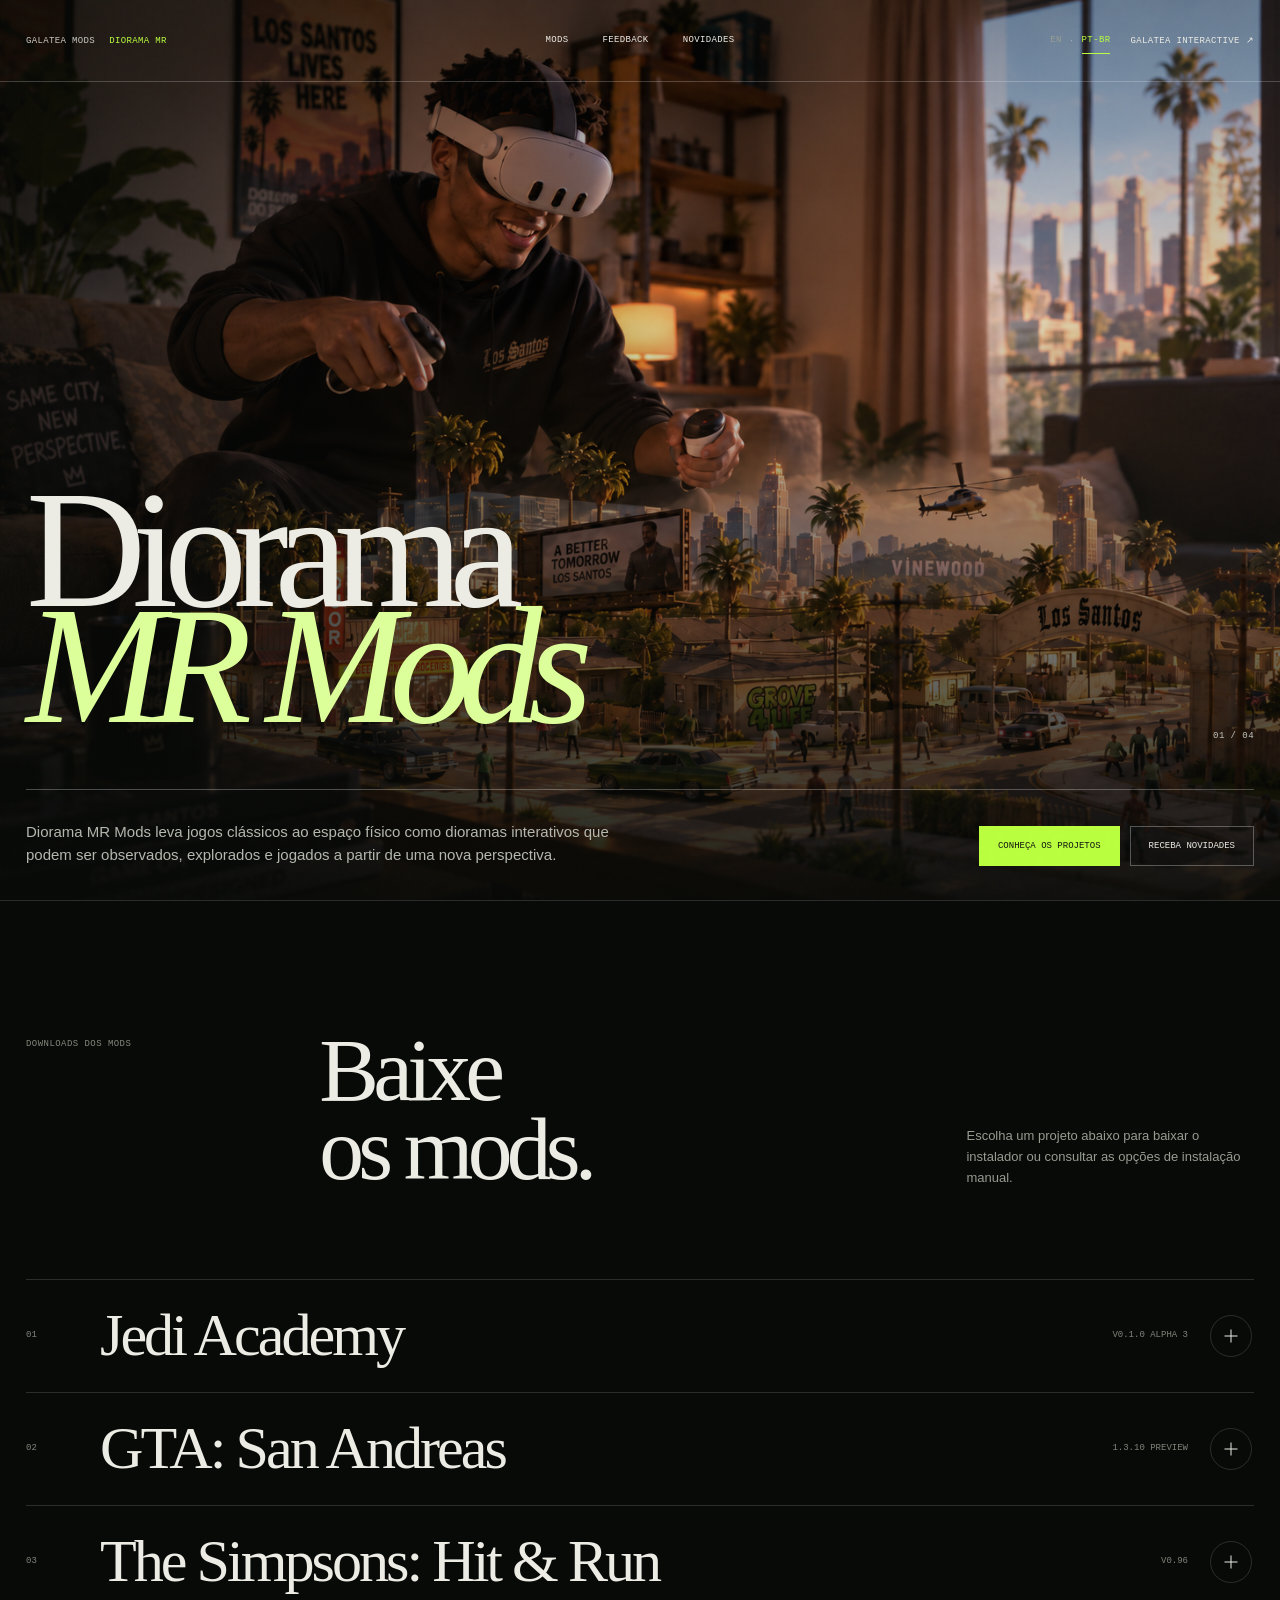
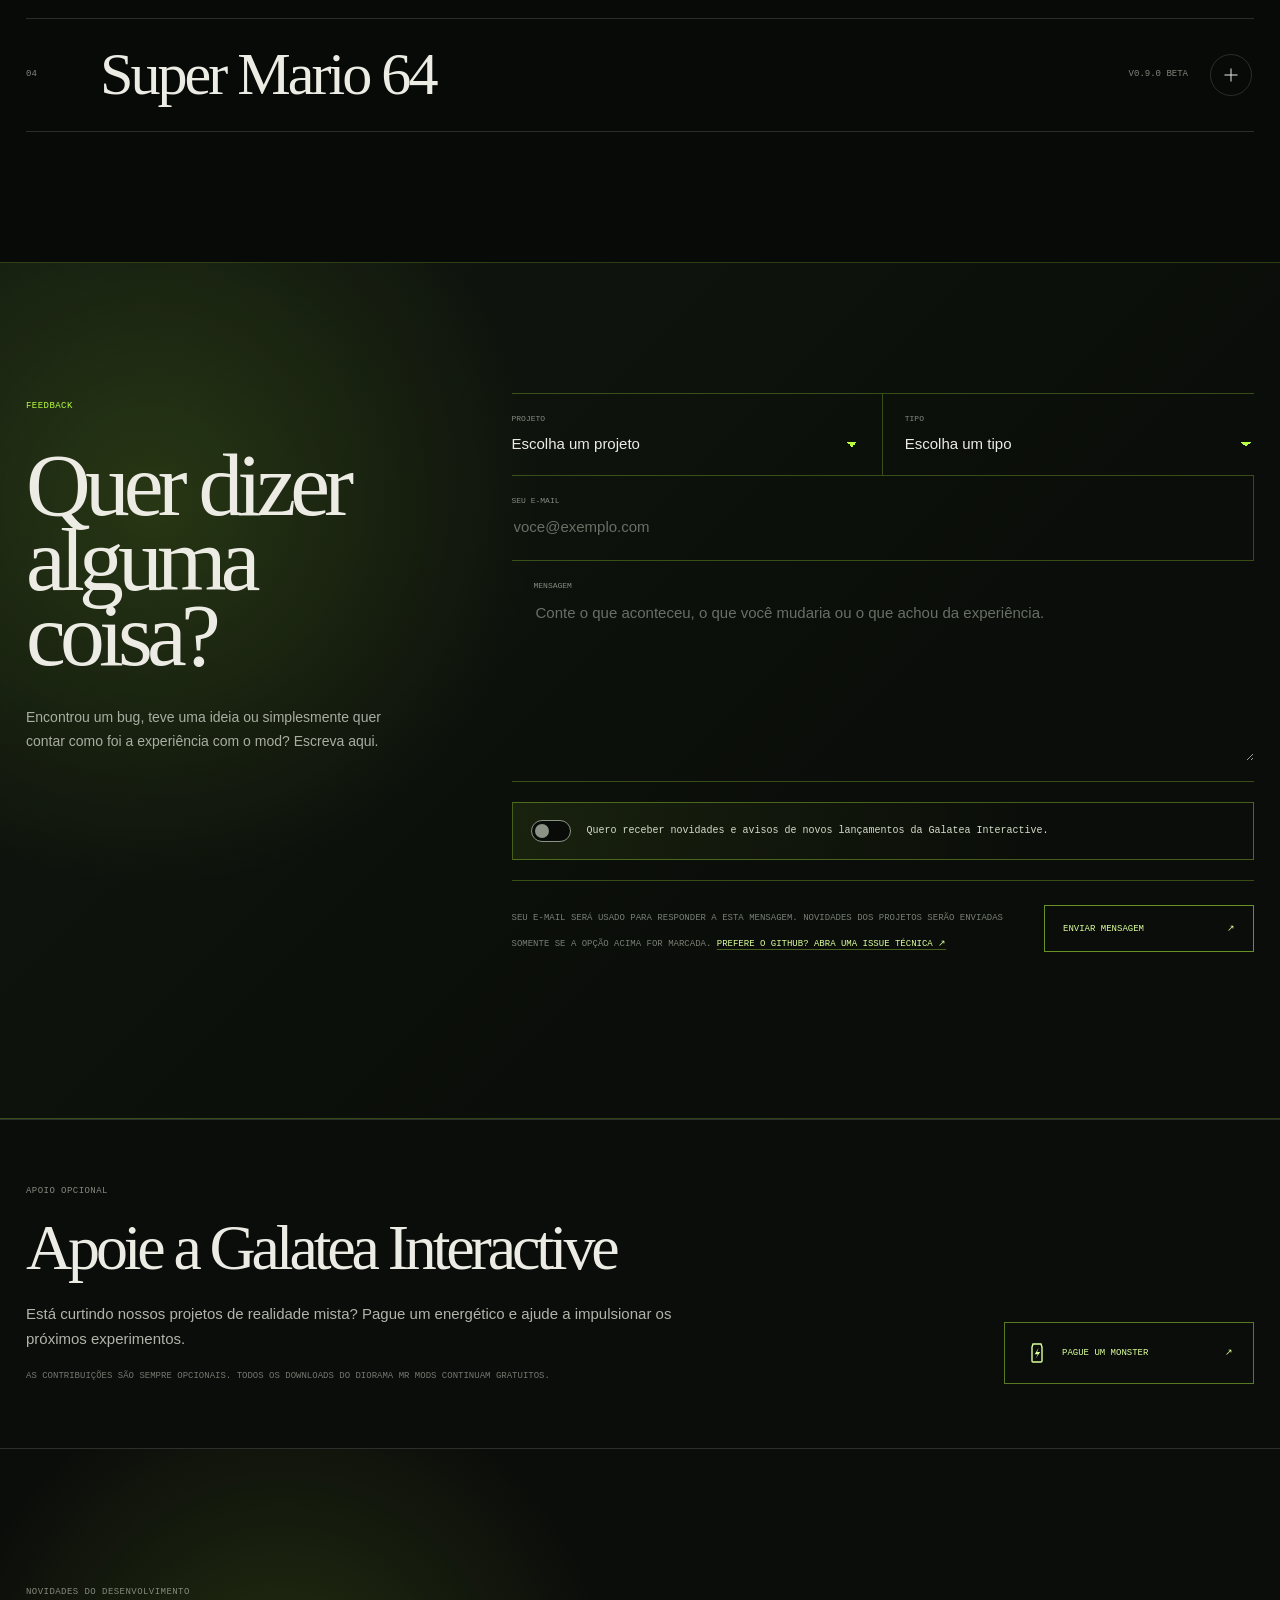
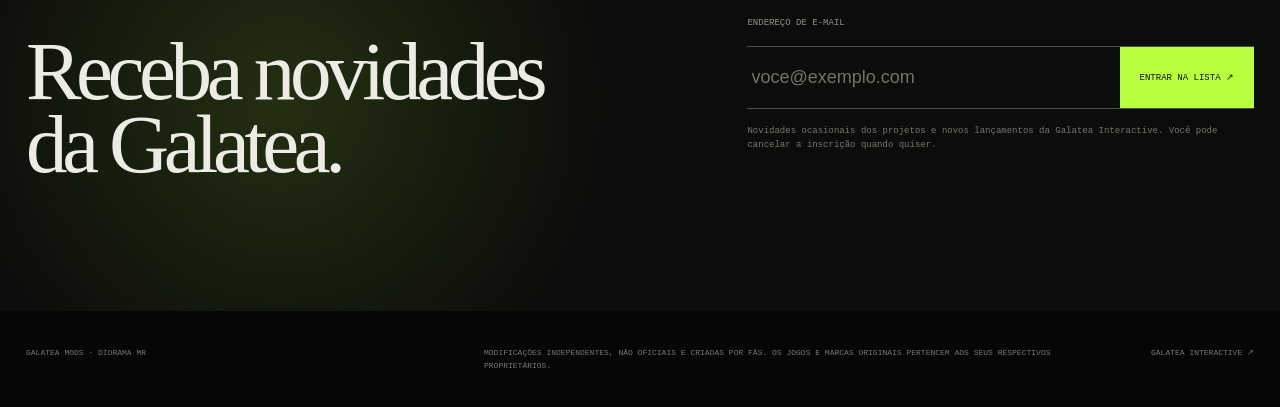
==== commit e1c260e3: "Sync downloads with project releases" ====
--- a/pt-br/index.html
+++ b/pt-br/index.html
@@ -62,7 +62,7 @@
         </header>
 
         <div class="project-list">
-          <details class="project-card reveal" name="mods" data-release-prefix="jedi-academy-" data-release-name="Jedi Academy Diorama MR">
+          <details class="project-card reveal" name="mods" data-release-repo="galateainteractive/JKXR-Diorama-MR" data-release-prefix="v" data-release-name="JKXR Diorama MR">
             <summary>
               <span class="project-number">01</span>
               <span class="project-title"><strong>Jedi Academy</strong></span>
@@ -77,7 +77,7 @@
                 <section class="easy-install" aria-labelledby="jedi-install-title">
                   <div><span>Recomendado</span><h4 id="jedi-install-title">Instalação fácil</h4></div>
                   <p>O instalador encontra os arquivos de Jedi Academy, verifica o conteúdo, instala o aplicativo no Quest e transfere os dados necessários do jogo.</p>
-                  <a class="primary-download" data-release-asset="installer" href="https://github.com/galateainteractive/Diorama-MR-Mods-Releases/releases/download/jedi-academy-v0.1.0-alpha.3/JKXR-Diorama-MR-0.1.0-alpha.3-Installer.exe" target="_blank" rel="noopener noreferrer">Baixar instalador <span data-release-version>v0.1.0 alpha 3 ↗</span></a>
+                  <a class="primary-download" data-release-asset="installer" href="https://github.com/galateainteractive/JKXR-Diorama-MR/releases/download/v0.1.0-alpha.3/JKXR-Diorama-MR-0.1.0-alpha.3-Installer.exe" target="_blank" rel="noopener noreferrer">Baixar instalador <span data-release-version>v0.1.0 alpha 3 ↗</span></a>
                 </section>
                 <p class="standalone-note"><strong>Roda nativamente no Meta Quest.</strong> Um computador com Windows e uma conexão USB são necessários apenas para a instalação.</p>
                 <details class="download-options">
@@ -85,10 +85,10 @@
                   <div>
                     <p>Para instalar manualmente, instale o APK com ADB ou SideQuest e transfira separadamente os arquivos do jogo obtidos legalmente.</p>
                     <div class="project-actions" aria-label="Outros downloads para Jedi Academy">
-                      <a data-release-asset="apk" href="https://github.com/galateainteractive/Diorama-MR-Mods-Releases/releases/download/jedi-academy-v0.1.0-alpha.3/JKXR-Diorama-MR-0.1.0-alpha.3.apk" target="_blank" rel="noopener noreferrer">Baixar APK <span>Instalação manual ↗</span></a>
-                      <a data-release-asset="source" href="https://github.com/galateainteractive/Diorama-MR-Mods-Releases/releases/download/jedi-academy-v0.1.0-alpha.3/JKXR-Diorama-MR-0.1.0-alpha.3-source.zip" target="_blank" rel="noopener noreferrer">Baixar pacote do código-fonte <span>GPL-2.0 ZIP ↗</span></a>
-                      <a data-release-asset="checksum" href="https://github.com/galateainteractive/Diorama-MR-Mods-Releases/releases/download/jedi-academy-v0.1.0-alpha.3/SHA256SUMS.txt" target="_blank" rel="noopener noreferrer">Verificar download <span>Checksums SHA-256 ↗</span></a>
-                      <a data-release-page href="https://github.com/galateainteractive/Diorama-MR-Mods-Releases/releases/tag/jedi-academy-v0.1.0-alpha.3" target="_blank" rel="noopener noreferrer">Detalhes da versão <span>GitHub ↗</span></a>
+                      <a data-release-asset="apk" href="https://github.com/galateainteractive/JKXR-Diorama-MR/releases/download/v0.1.0-alpha.3/JKXR-Diorama-MR-0.1.0-alpha.3.apk" target="_blank" rel="noopener noreferrer">Baixar APK <span>Instalação manual ↗</span></a>
+                      <a href="https://github.com/galateainteractive/JKXR-Diorama-MR" target="_blank" rel="noopener noreferrer">Ver projeto no GitHub <span>Código-fonte e documentação ↗</span></a>
+                      <a data-release-asset="checksum" href="https://github.com/galateainteractive/JKXR-Diorama-MR/releases/download/v0.1.0-alpha.3/SHA256SUMS.txt" target="_blank" rel="noopener noreferrer">Verificar download <span>Checksums SHA-256 ↗</span></a>
+                      <a data-release-page href="https://github.com/galateainteractive/JKXR-Diorama-MR/releases/tag/v0.1.0-alpha.3" target="_blank" rel="noopener noreferrer">Detalhes da versão <span>GitHub ↗</span></a>
                     </div>
                   </div>
                 </details>
@@ -130,22 +130,22 @@
             </div>
           </details>
 
-          <details class="project-card reveal" name="mods" data-release-prefix="gta-sa-diorama-mr-" data-release-name="GTA San Andreas Diorama MR">
+          <details class="project-card reveal" name="mods" data-release-repo="galateainteractive/gta-sa-diorama-mr-quest" data-release-prefix="gta-installer-v" data-release-name="GTA San Andreas Diorama MR Installer">
             <summary>
               <span class="project-number">02</span>
               <span class="project-title"><strong>GTA: San Andreas</strong></span>
-              <span class="project-status">v0.1.0 preview 1</span>
+              <span class="project-status">1.3.10 preview</span>
               <span class="project-toggle" aria-hidden="true"></span>
             </summary>
             <div class="project-body">
               <figure><img src="../assets/project-02.png" alt="Uma cidade e suas ruas apresentadas como um diorama de realidade mista" /></figure>
               <div class="project-info">
-                <div class="release-meta"><span>v0.1.0 preview 1</span><span>Testado no Quest 3S</span><span>Prévia pública</span></div>
+                <div class="release-meta"><span>1.3.10 preview</span><span>Testado no Quest 3S</span><span>Prévia pública</span></div>
                 <p class="release-note">Requer uma cópia própria de GTA San Andreas para Android 2.11.311 comprada legalmente no Google Play (conjunto completo de APKs divididos ARM64) e o arquivo de áudio compatível no estilo PS2. Os dados do jogo e um APK modificado pré-compilado não estão incluídos.</p>
                 <section class="easy-install" aria-labelledby="gta-install-title">
                   <div><span>Recomendado</span><h4 id="gta-install-title">Instalação fácil</h4></div>
                   <p>O instalador verifica os arquivos do jogo fornecidos, cria localmente sua versão pessoal para Quest e a instala no headset.</p>
-                  <a class="primary-download" data-release-asset="installer" href="https://github.com/galateainteractive/Diorama-MR-Mods-Releases/releases/download/gta-sa-diorama-mr-v0.1.0-preview.1/GTA-SA-Diorama-MR-v0.1.0-preview.1-Installer.exe" target="_blank" rel="noopener noreferrer">Baixar instalador <span data-release-version>Preview 1 ↗</span></a>
+                  <a class="primary-download" data-release-asset="installer" href="https://github.com/galateainteractive/gta-sa-diorama-mr-quest/releases/download/gta-installer-v1.3.10/GTA-SA-Diorama-MR-Installer.exe" target="_blank" rel="noopener noreferrer">Baixar instalador <span data-release-version>1.3.10 preview ↗</span></a>
                 </section>
                 <p class="standalone-note"><strong>Roda nativamente no Meta Quest.</strong> Um computador com Windows, conexão USB e acesso à internet são necessários apenas para a compilação e instalação iniciais.</p>
                 <details class="download-options">
@@ -153,8 +153,9 @@
                   <div>
                     <p>Não é fornecido um APK pré-compilado porque o pacote para Quest precisa ser criado localmente a partir dos arquivos fornecidos pelo proprietário do jogo.</p>
                     <div class="project-actions" aria-label="Outros downloads para GTA San Andreas">
-                      <a data-release-asset="checksum" href="https://github.com/galateainteractive/Diorama-MR-Mods-Releases/releases/download/gta-sa-diorama-mr-v0.1.0-preview.1/SHA256SUMS-v0.1.0-preview.1.txt" target="_blank" rel="noopener noreferrer">Verificar download <span>Checksums SHA-256 ↗</span></a>
-                      <a data-release-page href="https://github.com/galateainteractive/Diorama-MR-Mods-Releases/releases/tag/gta-sa-diorama-mr-v0.1.0-preview.1" target="_blank" rel="noopener noreferrer">Detalhes da versão <span>GitHub ↗</span></a>
+                      <a href="https://github.com/galateainteractive/gta-sa-diorama-mr-quest" target="_blank" rel="noopener noreferrer">Ver projeto no GitHub <span>Código-fonte e documentação ↗</span></a>
+                      <a data-release-asset="checksum" href="https://github.com/galateainteractive/gta-sa-diorama-mr-quest/releases/download/gta-installer-v1.3.10/GTA-SA-Diorama-MR-Installer.exe.sha256" target="_blank" rel="noopener noreferrer">Verificar download <span>Checksums SHA-256 ↗</span></a>
+                      <a data-release-page href="https://github.com/galateainteractive/gta-sa-diorama-mr-quest/releases/tag/gta-installer-v1.3.10" target="_blank" rel="noopener noreferrer">Detalhes da versão <span>GitHub ↗</span></a>
                     </div>
                   </div>
                 </details>
@@ -208,22 +209,22 @@
             </div>
           </details>
 
-          <details class="project-card reveal" name="mods" data-release-prefix="simpsons-hit-and-run-" data-release-name="The Simpsons: Hit &amp; Run Diorama MR">
+          <details class="project-card reveal" name="mods" data-release-repo="galateainteractive/Diorama-MR-Mods-Releases" data-release-prefix="simpsons-hit-and-run-" data-release-name="The Simpsons: Hit &amp; Run Diorama MR">
             <summary>
               <span class="project-number">03</span>
               <span class="project-title"><strong>The Simpsons: Hit &amp; Run</strong></span>
-              <span class="project-status">v0.95</span>
+              <span class="project-status">v0.96</span>
               <span class="project-toggle" aria-hidden="true"></span>
             </summary>
             <div class="project-body">
               <figure><img src="../assets/project-03.png" alt="Springfield apresentada como um diorama de realidade mista" /></figure>
               <div class="project-info">
-                <div class="release-meta"><span>v0.95</span><span>Meta Quest 3</span><span>Mod não oficial</span></div>
+                <div class="release-meta"><span>v0.96</span><span>Meta Quest 3</span><span>Mod não oficial</span></div>
                 <p class="release-note">É necessária uma cópia para PC de The Simpsons: Hit &amp; Run obtida legalmente. Os dados originais do jogo não estão incluídos.</p>
                 <section class="easy-install" aria-labelledby="simpsons-install-title">
                   <div><span>Recomendado</span><h4 id="simpsons-install-title">Instalação fácil</h4></div>
                   <p>O instalador encontra a pasta original do jogo, verifica os arquivos, instala o aplicativo no Quest e transfere os dados necessários.</p>
-                  <a class="primary-download" data-release-asset="installer" href="https://github.com/galateainteractive/Diorama-MR-Mods-Releases/releases/download/simpsons-hit-and-run-v0.95/SimpsonsHitRun-DioramaMR-Installer-v0.95.exe" target="_blank" rel="noopener noreferrer">Baixar instalador <span data-release-version>v0.95 ↗</span></a>
+                  <a class="primary-download" data-release-asset="installer" href="https://github.com/galateainteractive/Diorama-MR-Mods-Releases/releases/download/simpsons-hit-and-run-v0.96/SimpsonsHitRun-DioramaMR-Installer-v0.96.exe" target="_blank" rel="noopener noreferrer">Baixar instalador <span data-release-version>v0.96 ↗</span></a>
                 </section>
                 <p class="standalone-note"><strong>Roda nativamente no Meta Quest.</strong> Um computador com Windows e uma conexão USB são necessários apenas para a instalação.</p>
                 <details class="download-options">
@@ -231,9 +232,9 @@
                   <div>
                     <p>Para instalar manualmente, instale o APK com ADB ou SideQuest e transfira separadamente os arquivos do jogo obtidos legalmente.</p>
                     <div class="project-actions" aria-label="Outros downloads para The Simpsons Hit and Run">
-                      <a data-release-asset="apk" href="https://github.com/galateainteractive/Diorama-MR-Mods-Releases/releases/download/simpsons-hit-and-run-v0.95/SimpsonsHitRun-DioramaMR-v0.95.apk" target="_blank" rel="noopener noreferrer">Baixar APK <span>Instalação manual ↗</span></a>
-                      <a data-release-asset="checksum" href="https://github.com/galateainteractive/Diorama-MR-Mods-Releases/releases/download/simpsons-hit-and-run-v0.95/SHA256SUMS-v0.95.txt" target="_blank" rel="noopener noreferrer">Verificar download <span>Checksums SHA-256 ↗</span></a>
-                      <a data-release-page href="https://github.com/galateainteractive/Diorama-MR-Mods-Releases/releases/tag/simpsons-hit-and-run-v0.95" target="_blank" rel="noopener noreferrer">Detalhes da versão <span>GitHub ↗</span></a>
+                      <a data-release-asset="apk" href="https://github.com/galateainteractive/Diorama-MR-Mods-Releases/releases/download/simpsons-hit-and-run-v0.96/SimpsonsHitRun-DioramaMR-v0.96.apk" target="_blank" rel="noopener noreferrer">Baixar APK <span>Instalação manual ↗</span></a>
+                      <a data-release-asset="checksum" href="https://github.com/galateainteractive/Diorama-MR-Mods-Releases/releases/download/simpsons-hit-and-run-v0.96/SHA256SUMS-v0.96.txt" target="_blank" rel="noopener noreferrer">Verificar download <span>Checksums SHA-256 ↗</span></a>
+                      <a data-release-page href="https://github.com/galateainteractive/Diorama-MR-Mods-Releases/releases/tag/simpsons-hit-and-run-v0.96" target="_blank" rel="noopener noreferrer">Detalhes da versão <span>GitHub ↗</span></a>
                     </div>
                   </div>
                 </details>
@@ -255,7 +256,7 @@
                 <details class="project-more">
                   <summary>Créditos e aviso legal <span>+</span></summary>
                   <div>
-                    <p>Desenvolvido a partir do trabalho da comunidade realizado por <a href="https://github.com/kote2345/The-Simpsons-Hit-and-Run-VR" target="_blank" rel="noopener noreferrer">kote2345</a>, <a href="https://github.com/Carlox33/The-Simpsons-Hit-and-Run-Android" target="_blank" rel="noopener noreferrer">Carlox33</a>, <a href="https://github.com/ZenoArrows/The-Simpsons-Hit-and-Run" target="_blank" rel="noopener noreferrer">ZenoArrows</a> e <a href="https://github.com/Svxy/The-Simpsons-Hit-and-Run" target="_blank" rel="noopener noreferrer">Svxy</a>.</p>
+                    <p>Desenvolvido a partir do trabalho da comunidade realizado por <a href="https://github.com/kote2345/The-Simpsons-Hit-and-Run-VR" target="_blank" rel="noopener noreferrer">kote2345</a>, <a href="https://github.com/Carlox33/The-Simpsons-Hit-and-Run-Android" target="_blank" rel="noopener noreferrer">Carlox33</a> e <a href="https://github.com/ZenoArrows/The-Simpsons-Hit-and-Run" target="_blank" rel="noopener noreferrer">ZenoArrows</a>.</p>
                     <p>Adaptação não oficial criada por fãs. Sem afiliação com a Radical Entertainment, os editores originais, a Meta, os detentores dos direitos de Os Simpsons ou os autores dos ports anteriores. Não redistribua recursos originais protegidos por direitos autorais.</p>
                   </div>
                 </details>
@@ -277,7 +278,7 @@
             </div>
           </details>
 
-          <details class="project-card reveal" name="mods" data-release-prefix="super-mario-64-" data-release-name="Super Mario 64 Diorama MR">
+          <details class="project-card reveal" name="mods" data-release-repo="galateainteractive/sm64coopdx-diorama-mr" data-release-prefix="v" data-release-name="SM64 Diorama MR">
             <summary>
               <span class="project-number">04</span>
               <span class="project-title"><strong>Super Mario 64</strong></span>
@@ -292,7 +293,7 @@
                 <section class="easy-install" aria-labelledby="mario-install-title">
                   <div><span>Recomendado</span><h4 id="mario-install-title">Instalação fácil</h4></div>
                   <p>O instalador verifica sua ROM compatível, instala o aplicativo no Quest e copia a ROM para o local correto.</p>
-                  <a class="primary-download" data-release-asset="installer" href="https://github.com/galateainteractive/Diorama-MR-Mods-Releases/releases/download/super-mario-64-v0.9.0/SM64-Diorama-MR-v0.9.0-Installer.exe" target="_blank" rel="noopener noreferrer">Baixar instalador <span data-release-version>v0.9.0 beta ↗</span></a>
+                  <a class="primary-download" data-release-asset="installer" href="https://github.com/galateainteractive/sm64coopdx-diorama-mr/releases/download/v0.9.0/SM64-Diorama-MR-v0.9.0-Installer.exe" target="_blank" rel="noopener noreferrer">Baixar instalador <span data-release-version>v0.9.0 beta ↗</span></a>
                 </section>
                 <p class="standalone-note"><strong>Roda nativamente no Meta Quest.</strong> Um computador com Windows e uma conexão USB são necessários apenas para a instalação.</p>
                 <details class="download-options">
@@ -300,10 +301,10 @@
                   <div>
                     <p>Para instalar manualmente, instale o APK com ADB ou SideQuest e copie separadamente para o Quest sua ROM compatível obtida legalmente.</p>
                     <div class="project-actions" aria-label="Outros downloads para Super Mario 64">
-                      <a data-release-asset="apk" href="https://github.com/galateainteractive/Diorama-MR-Mods-Releases/releases/download/super-mario-64-v0.9.0/SM64-Diorama-MR-v0.9.0.apk" target="_blank" rel="noopener noreferrer">Baixar APK <span>Instalação manual ↗</span></a>
+                      <a data-release-asset="apk" href="https://github.com/galateainteractive/sm64coopdx-diorama-mr/releases/download/v0.9.0/SM64-Diorama-MR-v0.9.0.apk" target="_blank" rel="noopener noreferrer">Baixar APK <span>Instalação manual ↗</span></a>
                       <a href="https://github.com/galateainteractive/sm64coopdx-diorama-mr" target="_blank" rel="noopener noreferrer">Ver projeto no GitHub <span>Código-fonte e documentação ↗</span></a>
-                      <a data-release-asset="checksum" href="https://github.com/galateainteractive/Diorama-MR-Mods-Releases/releases/download/super-mario-64-v0.9.0/SHA256SUMS-v0.9.0.txt" target="_blank" rel="noopener noreferrer">Verificar download <span>Checksums SHA-256 ↗</span></a>
-                      <a data-release-page href="https://github.com/galateainteractive/Diorama-MR-Mods-Releases/releases/tag/super-mario-64-v0.9.0" target="_blank" rel="noopener noreferrer">Detalhes da versão <span>GitHub ↗</span></a>
+                      <a data-release-asset="checksum" href="https://github.com/galateainteractive/sm64coopdx-diorama-mr/releases/download/v0.9.0/SHA256SUMS-v0.9.0.txt" target="_blank" rel="noopener noreferrer">Verificar download <span>Checksums SHA-256 ↗</span></a>
+                      <a data-release-page href="https://github.com/galateainteractive/sm64coopdx-diorama-mr/releases/tag/v0.9.0" target="_blank" rel="noopener noreferrer">Detalhes da versão <span>GitHub ↗</span></a>
                     </div>
                   </div>
                 </details>
@@ -453,6 +454,6 @@
       <a href="https://www.instagram.com/galateainteractive/" target="_blank" rel="noopener noreferrer">Galatea Interactive ↗</a>
     </footer>
 
-    <script src="../script.js?v=languages-1"></script>
+    <script src="../script.js?v=release-sync-2"></script>
   </body>
 </html>
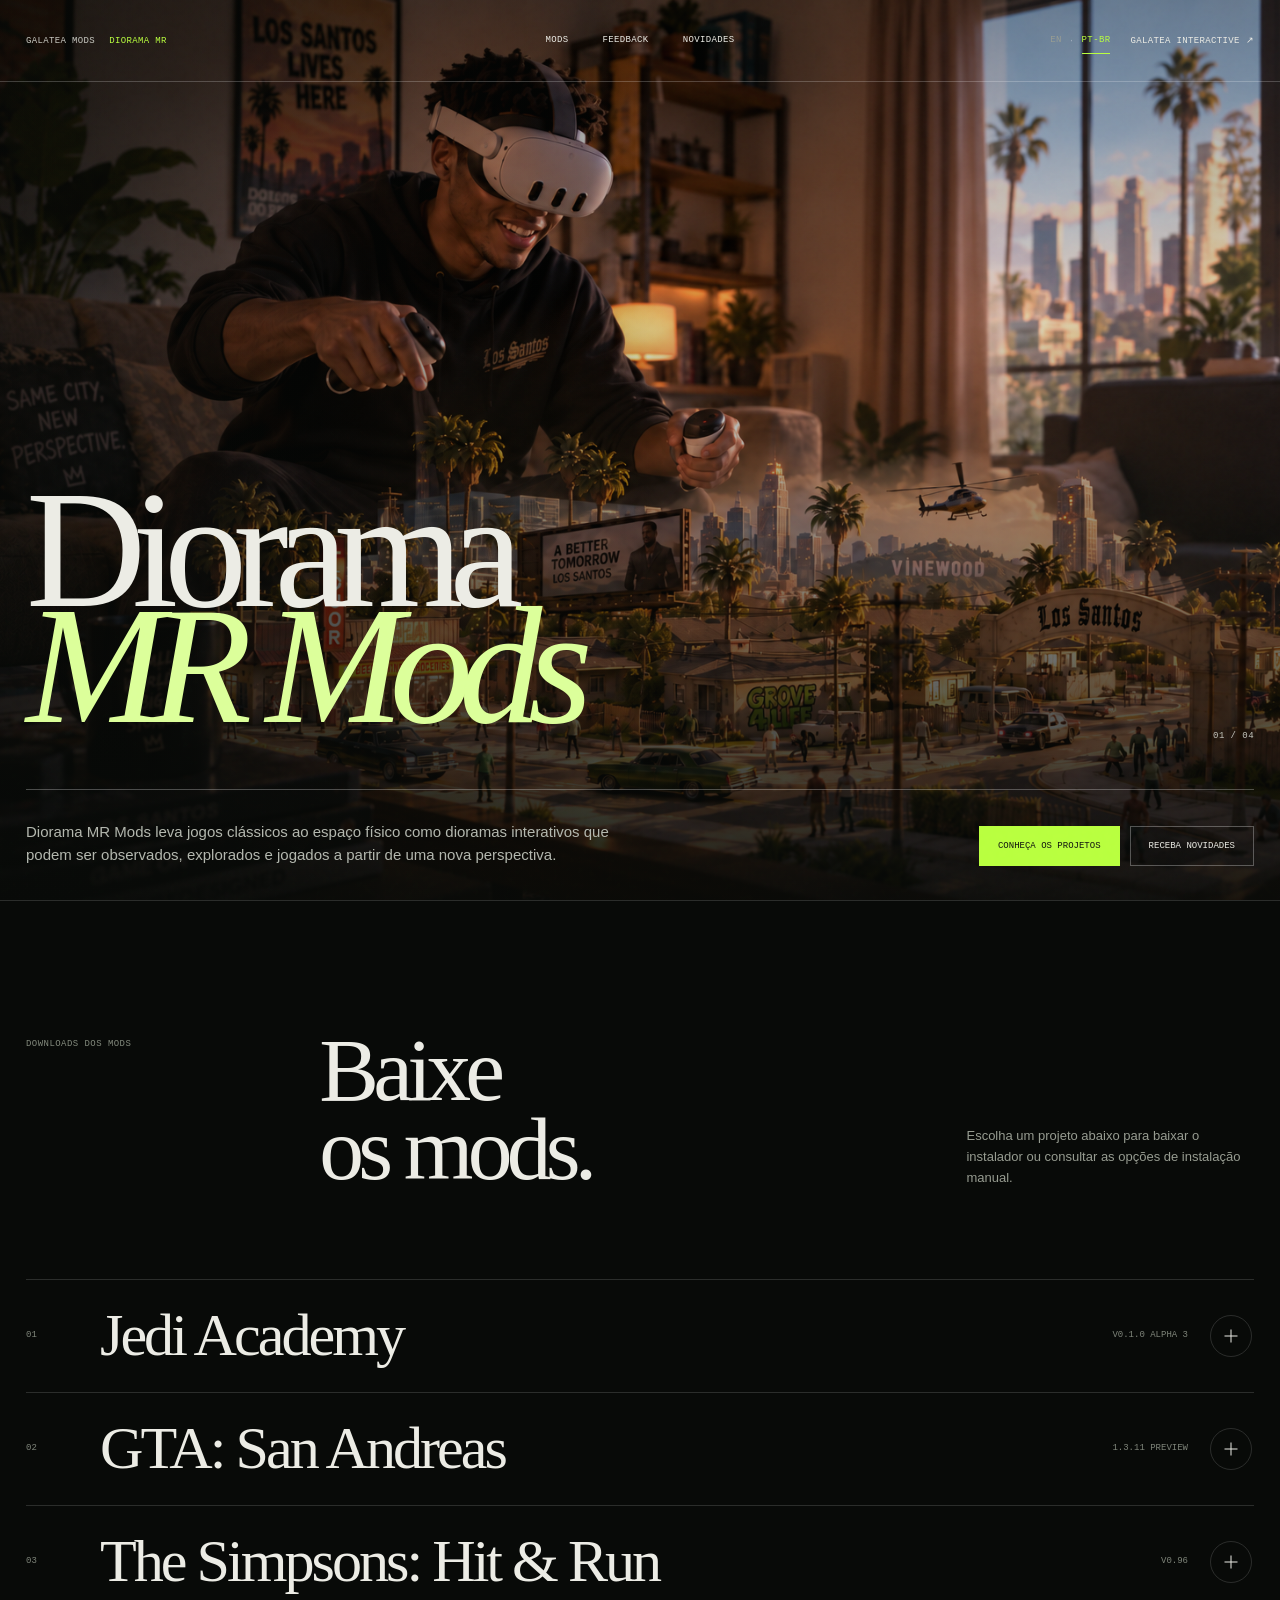
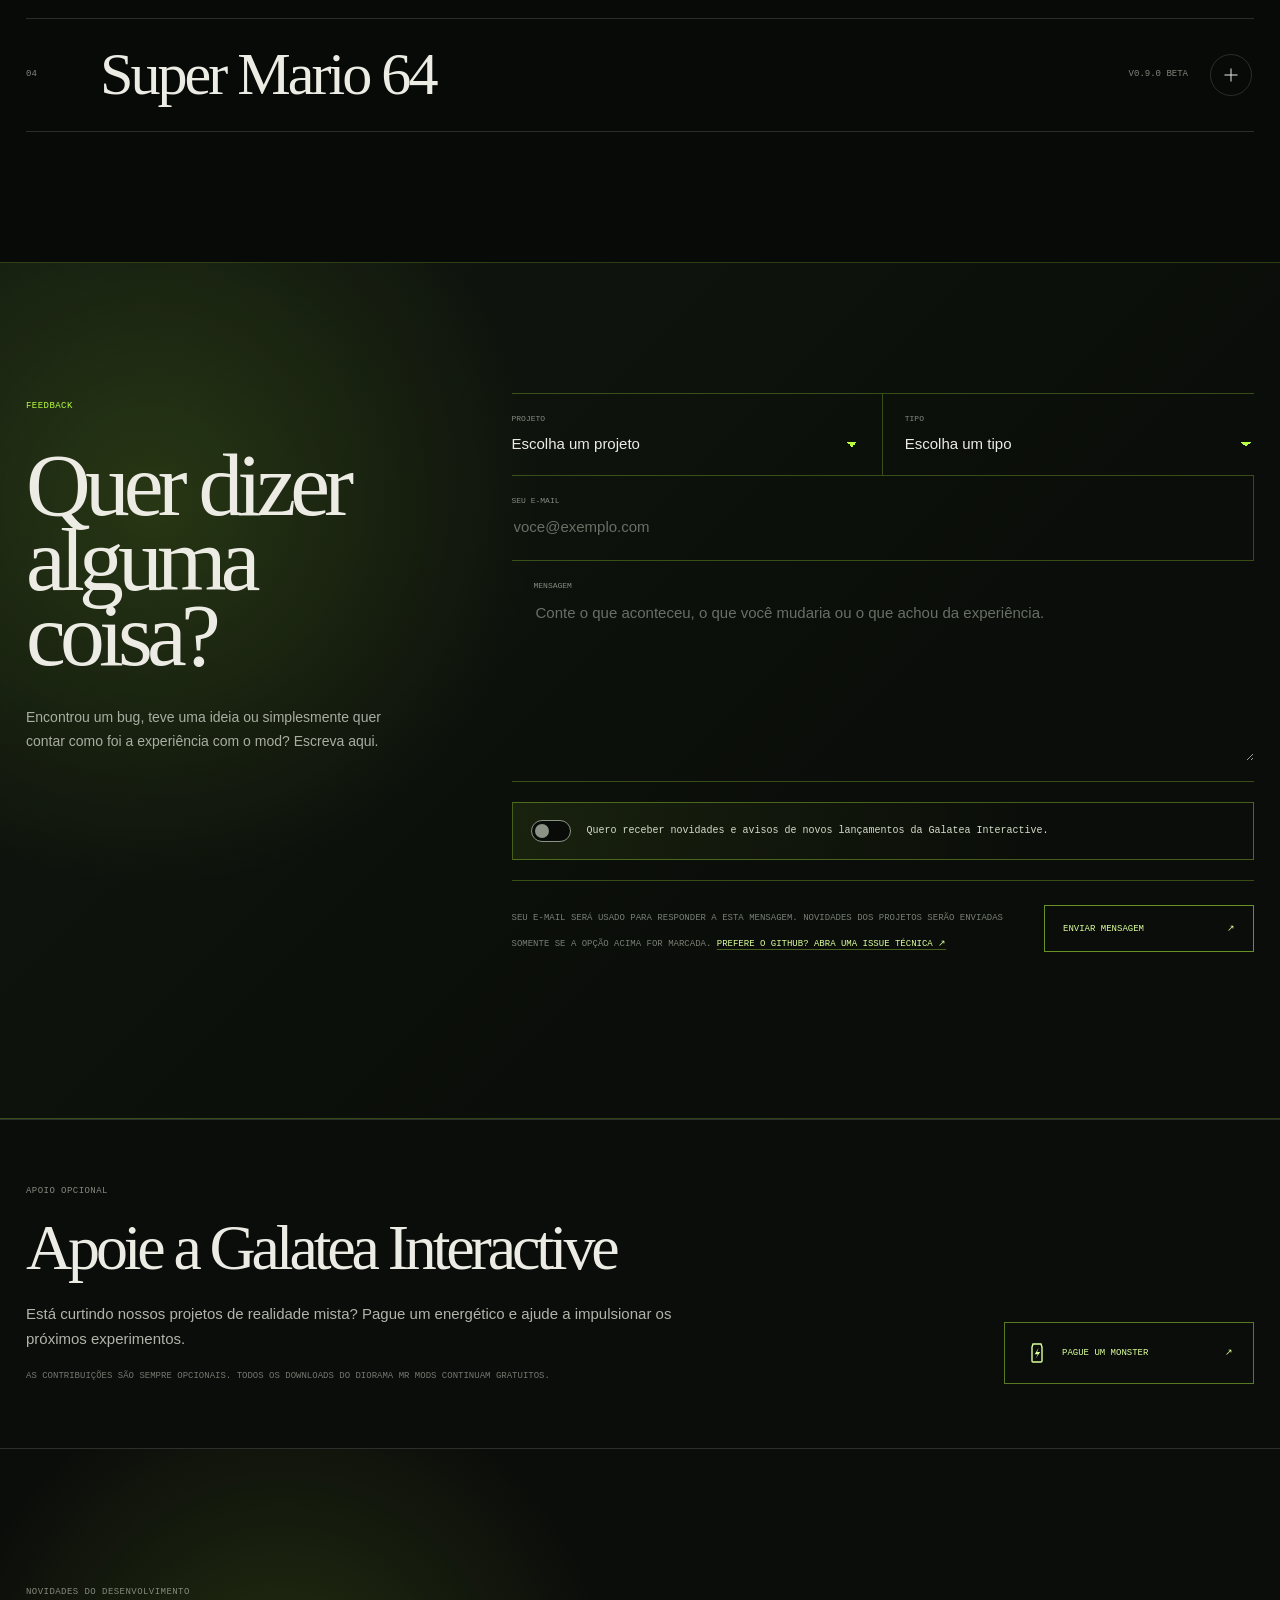
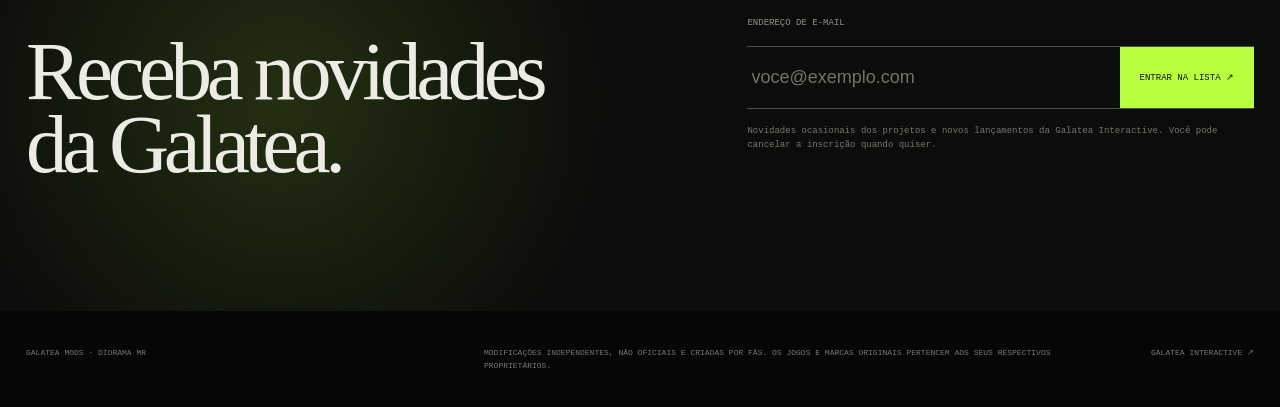
==== commit 63182594: "Publish GTA Diorama MR installer 1.3.11" ====
--- a/pt-br/index.html
+++ b/pt-br/index.html
@@ -134,18 +134,18 @@
             <summary>
               <span class="project-number">02</span>
               <span class="project-title"><strong>GTA: San Andreas</strong></span>
-              <span class="project-status">1.3.10 preview</span>
+              <span class="project-status">1.3.11 preview</span>
               <span class="project-toggle" aria-hidden="true"></span>
             </summary>
             <div class="project-body">
               <figure><img src="../assets/project-02.png" alt="Uma cidade e suas ruas apresentadas como um diorama de realidade mista" /></figure>
               <div class="project-info">
-                <div class="release-meta"><span>1.3.10 preview</span><span>Testado no Quest 3S</span><span>Prévia pública</span></div>
-                <p class="release-note">Requer uma cópia própria de GTA San Andreas para Android 2.11.311 comprada legalmente no Google Play (conjunto completo de APKs divididos ARM64) e o arquivo de áudio compatível no estilo PS2. Os dados do jogo e um APK modificado pré-compilado não estão incluídos.</p>
+                <div class="release-meta"><span>1.3.11 preview</span><span>Testado no Quest 3S</span><span>Prévia pública</span></div>
+                <p class="release-note">Corrige o carro ocupado desaparecendo periodicamente ao alternar entre TRACK, FOLLOW e FIXED. Requer uma cópia própria de GTA San Andreas para Android 2.11.311 comprada legalmente no Google Play (conjunto completo de APKs divididos ARM64) e o arquivo de áudio compatível no estilo PS2. Os dados do jogo e um APK modificado pré-compilado não estão incluídos.</p>
                 <section class="easy-install" aria-labelledby="gta-install-title">
                   <div><span>Recomendado</span><h4 id="gta-install-title">Instalação fácil</h4></div>
                   <p>O instalador verifica os arquivos do jogo fornecidos, cria localmente sua versão pessoal para Quest e a instala no headset.</p>
-                  <a class="primary-download" data-release-asset="installer" href="https://github.com/galateainteractive/gta-sa-diorama-mr-quest/releases/download/gta-installer-v1.3.10/GTA-SA-Diorama-MR-Installer.exe" target="_blank" rel="noopener noreferrer">Baixar instalador <span data-release-version>1.3.10 preview ↗</span></a>
+                  <a class="primary-download" data-release-asset="installer" href="https://github.com/galateainteractive/gta-sa-diorama-mr-quest/releases/download/gta-installer-v1.3.11/GTA-SA-Diorama-MR-Installer.exe" target="_blank" rel="noopener noreferrer">Baixar instalador <span data-release-version>1.3.11 preview ↗</span></a>
                 </section>
                 <p class="standalone-note"><strong>Roda nativamente no Meta Quest.</strong> Um computador com Windows, conexão USB e acesso à internet são necessários apenas para a compilação e instalação iniciais.</p>
                 <details class="download-options">
@@ -154,8 +154,8 @@
                     <p>Não é fornecido um APK pré-compilado porque o pacote para Quest precisa ser criado localmente a partir dos arquivos fornecidos pelo proprietário do jogo.</p>
                     <div class="project-actions" aria-label="Outros downloads para GTA San Andreas">
                       <a href="https://github.com/galateainteractive/gta-sa-diorama-mr-quest" target="_blank" rel="noopener noreferrer">Ver projeto no GitHub <span>Código-fonte e documentação ↗</span></a>
-                      <a data-release-asset="checksum" href="https://github.com/galateainteractive/gta-sa-diorama-mr-quest/releases/download/gta-installer-v1.3.10/GTA-SA-Diorama-MR-Installer.exe.sha256" target="_blank" rel="noopener noreferrer">Verificar download <span>Checksums SHA-256 ↗</span></a>
-                      <a data-release-page href="https://github.com/galateainteractive/gta-sa-diorama-mr-quest/releases/tag/gta-installer-v1.3.10" target="_blank" rel="noopener noreferrer">Detalhes da versão <span>GitHub ↗</span></a>
+                      <a data-release-asset="checksum" href="https://github.com/galateainteractive/gta-sa-diorama-mr-quest/releases/download/gta-installer-v1.3.11/GTA-SA-Diorama-MR-Installer.exe.sha256" target="_blank" rel="noopener noreferrer">Verificar download <span>Checksums SHA-256 ↗</span></a>
+                      <a data-release-page href="https://github.com/galateainteractive/gta-sa-diorama-mr-quest/releases/tag/gta-installer-v1.3.11" target="_blank" rel="noopener noreferrer">Detalhes da versão <span>GitHub ↗</span></a>
                     </div>
                   </div>
                 </details>
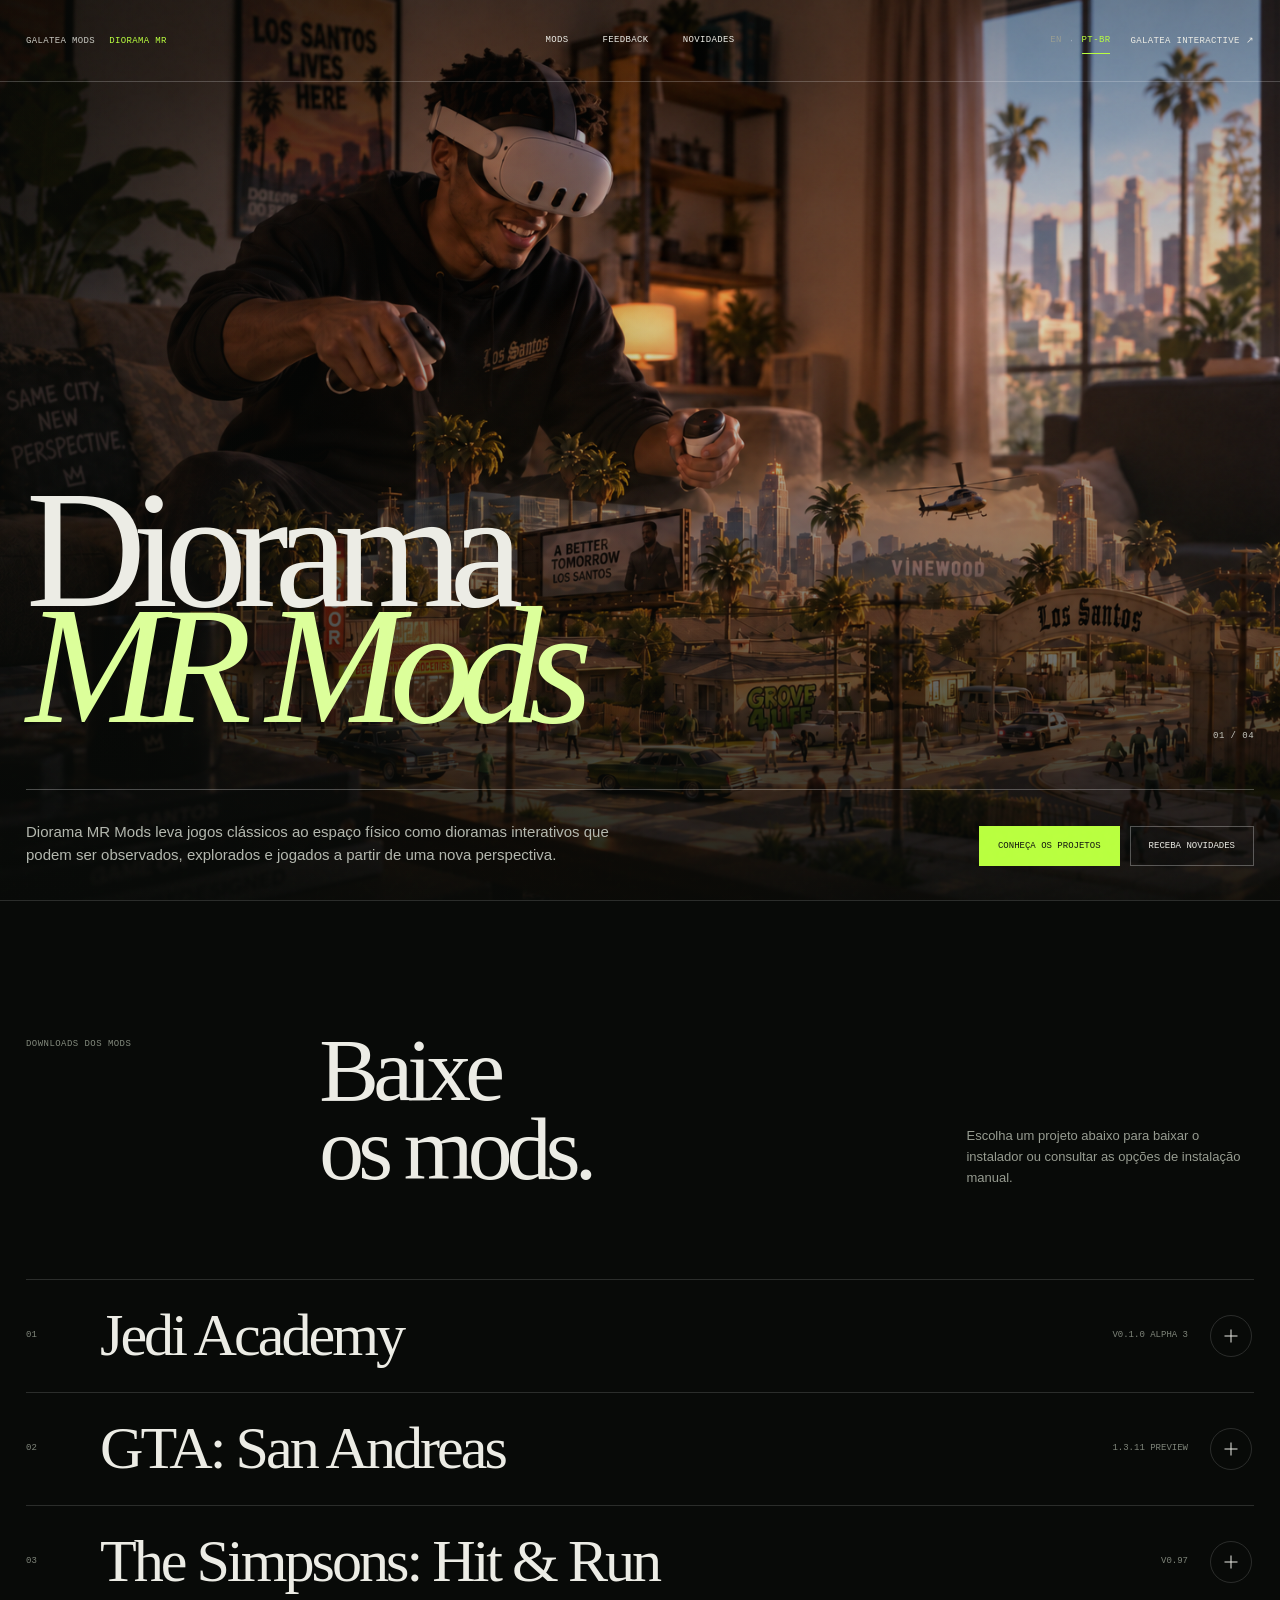
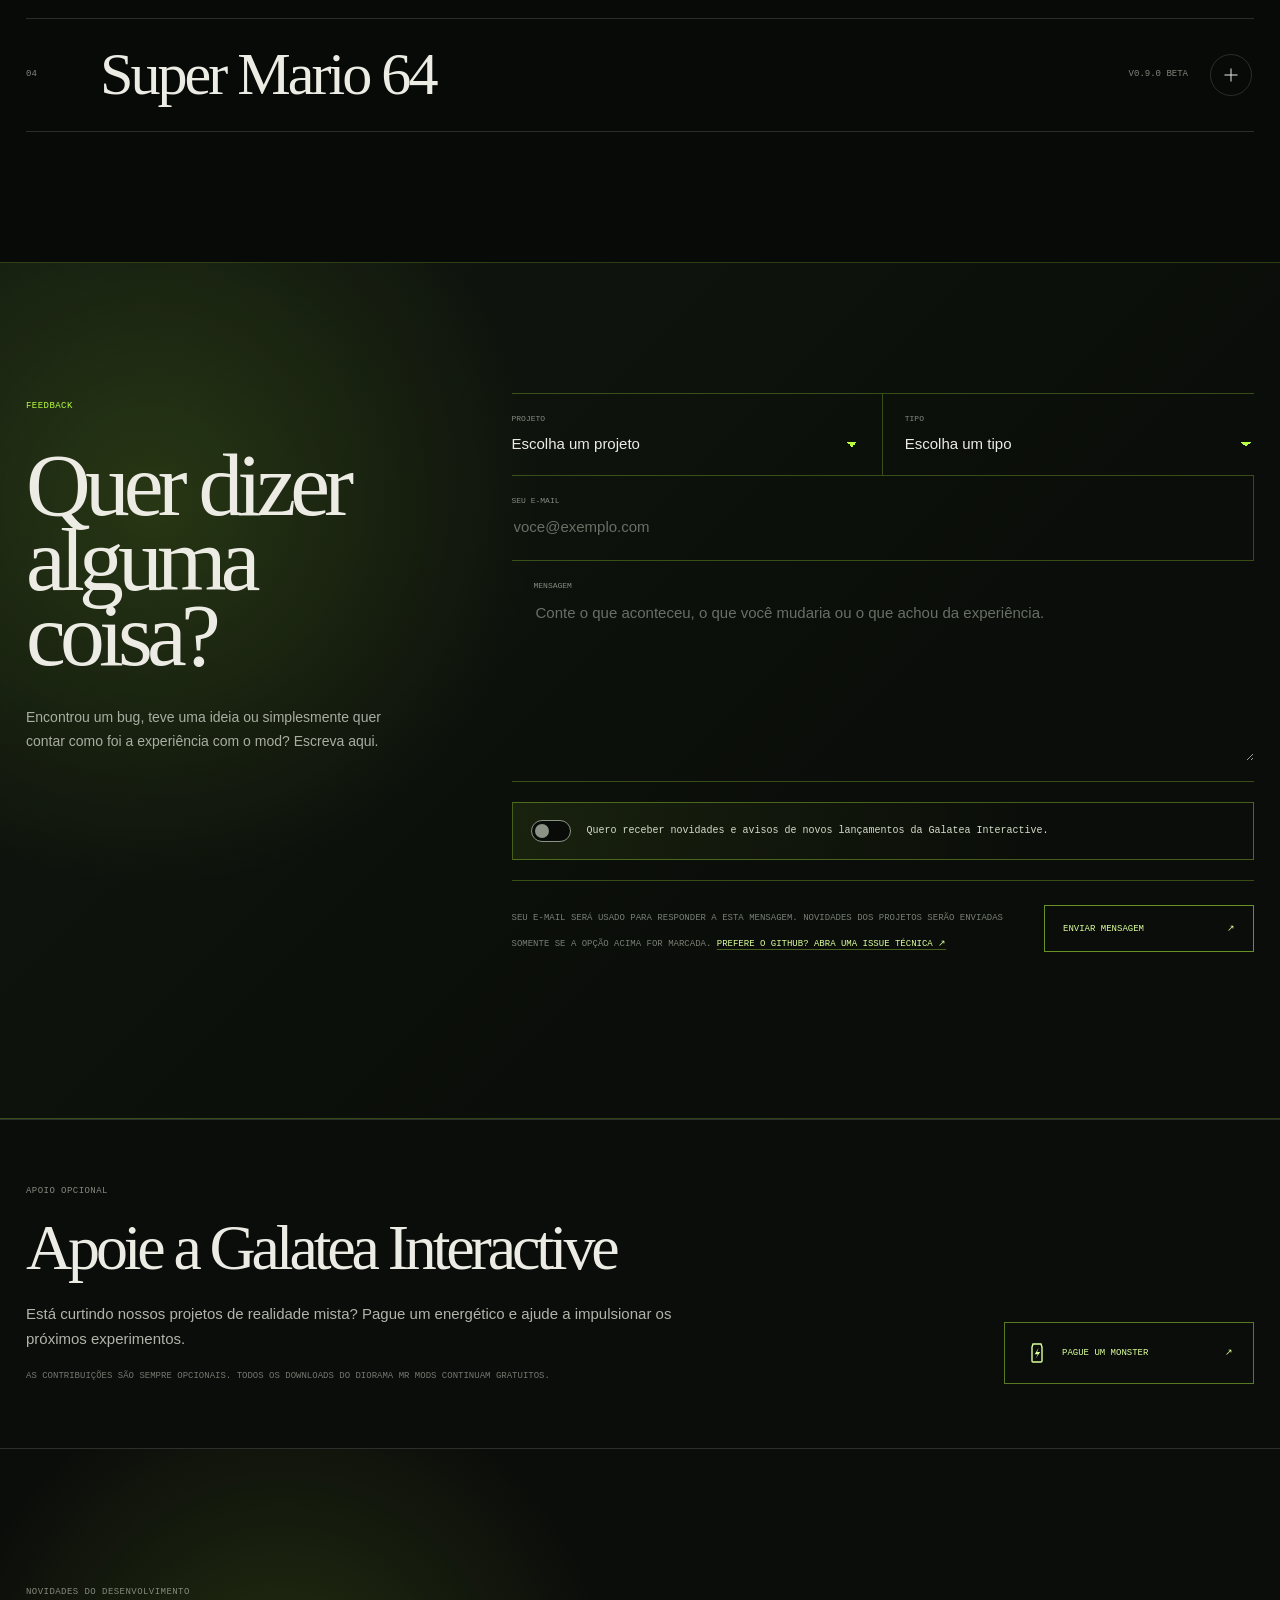
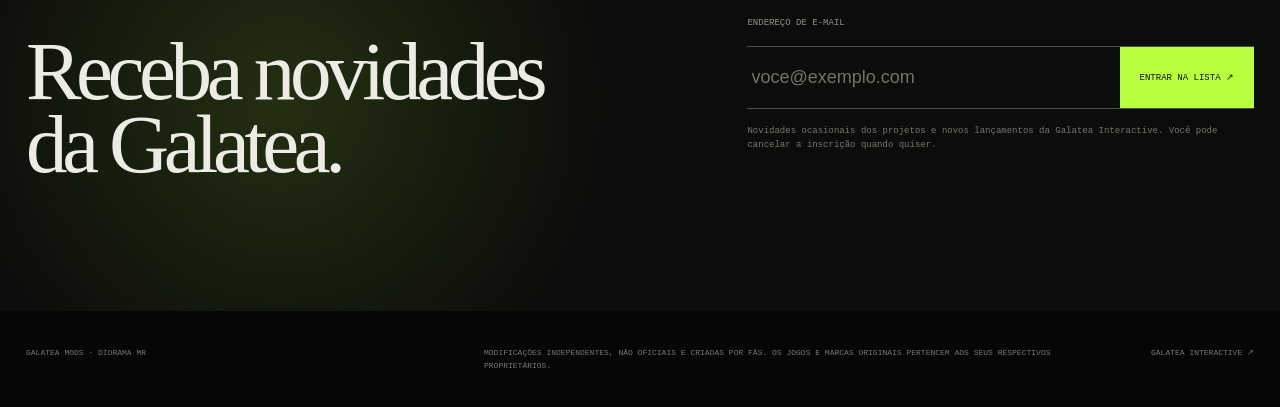
==== commit 76fbc3f9: "Publish Simpsons Diorama MR v0.97" ====
--- a/pt-br/index.html
+++ b/pt-br/index.html
@@ -213,18 +213,18 @@
             <summary>
               <span class="project-number">03</span>
               <span class="project-title"><strong>The Simpsons: Hit &amp; Run</strong></span>
-              <span class="project-status">v0.96</span>
+              <span class="project-status">v0.97</span>
               <span class="project-toggle" aria-hidden="true"></span>
             </summary>
             <div class="project-body">
               <figure><img src="../assets/project-03.png" alt="Springfield apresentada como um diorama de realidade mista" /></figure>
               <div class="project-info">
-                <div class="release-meta"><span>v0.96</span><span>Meta Quest 3</span><span>Mod não oficial</span></div>
+                <div class="release-meta"><span>v0.97</span><span>Meta Quest 3</span><span>Mod não oficial</span></div>
                 <p class="release-note">É necessária uma cópia para PC de The Simpsons: Hit &amp; Run obtida legalmente. Os dados originais do jogo não estão incluídos.</p>
                 <section class="easy-install" aria-labelledby="simpsons-install-title">
                   <div><span>Recomendado</span><h4 id="simpsons-install-title">Instalação fácil</h4></div>
                   <p>O instalador encontra a pasta original do jogo, verifica os arquivos, instala o aplicativo no Quest e transfere os dados necessários.</p>
-                  <a class="primary-download" data-release-asset="installer" href="https://github.com/galateainteractive/Diorama-MR-Mods-Releases/releases/download/simpsons-hit-and-run-v0.96/SimpsonsHitRun-DioramaMR-Installer-v0.96.exe" target="_blank" rel="noopener noreferrer">Baixar instalador <span data-release-version>v0.96 ↗</span></a>
+                  <a class="primary-download" data-release-asset="installer" href="https://github.com/galateainteractive/Diorama-MR-Mods-Releases/releases/download/simpsons-hit-and-run-v0.97/SimpsonsHitRun-DioramaMR-Installer-v0.97.exe" target="_blank" rel="noopener noreferrer">Baixar instalador <span data-release-version>v0.97 ↗</span></a>
                 </section>
                 <p class="standalone-note"><strong>Roda nativamente no Meta Quest.</strong> Um computador com Windows e uma conexão USB são necessários apenas para a instalação.</p>
                 <details class="download-options">
@@ -232,9 +232,9 @@
                   <div>
                     <p>Para instalar manualmente, instale o APK com ADB ou SideQuest e transfira separadamente os arquivos do jogo obtidos legalmente.</p>
                     <div class="project-actions" aria-label="Outros downloads para The Simpsons Hit and Run">
-                      <a data-release-asset="apk" href="https://github.com/galateainteractive/Diorama-MR-Mods-Releases/releases/download/simpsons-hit-and-run-v0.96/SimpsonsHitRun-DioramaMR-v0.96.apk" target="_blank" rel="noopener noreferrer">Baixar APK <span>Instalação manual ↗</span></a>
-                      <a data-release-asset="checksum" href="https://github.com/galateainteractive/Diorama-MR-Mods-Releases/releases/download/simpsons-hit-and-run-v0.96/SHA256SUMS-v0.96.txt" target="_blank" rel="noopener noreferrer">Verificar download <span>Checksums SHA-256 ↗</span></a>
-                      <a data-release-page href="https://github.com/galateainteractive/Diorama-MR-Mods-Releases/releases/tag/simpsons-hit-and-run-v0.96" target="_blank" rel="noopener noreferrer">Detalhes da versão <span>GitHub ↗</span></a>
+                      <a data-release-asset="apk" href="https://github.com/galateainteractive/Diorama-MR-Mods-Releases/releases/download/simpsons-hit-and-run-v0.97/SimpsonsHitRun-DioramaMR-v0.97.apk" target="_blank" rel="noopener noreferrer">Baixar APK <span>Instalação manual ↗</span></a>
+                      <a data-release-asset="checksum" href="https://github.com/galateainteractive/Diorama-MR-Mods-Releases/releases/download/simpsons-hit-and-run-v0.97/SHA256SUMS-v0.97.txt" target="_blank" rel="noopener noreferrer">Verificar download <span>Checksums SHA-256 ↗</span></a>
+                      <a data-release-page href="https://github.com/galateainteractive/Diorama-MR-Mods-Releases/releases/tag/simpsons-hit-and-run-v0.97" target="_blank" rel="noopener noreferrer">Detalhes da versão <span>GitHub ↗</span></a>
                     </div>
                   </div>
                 </details>
